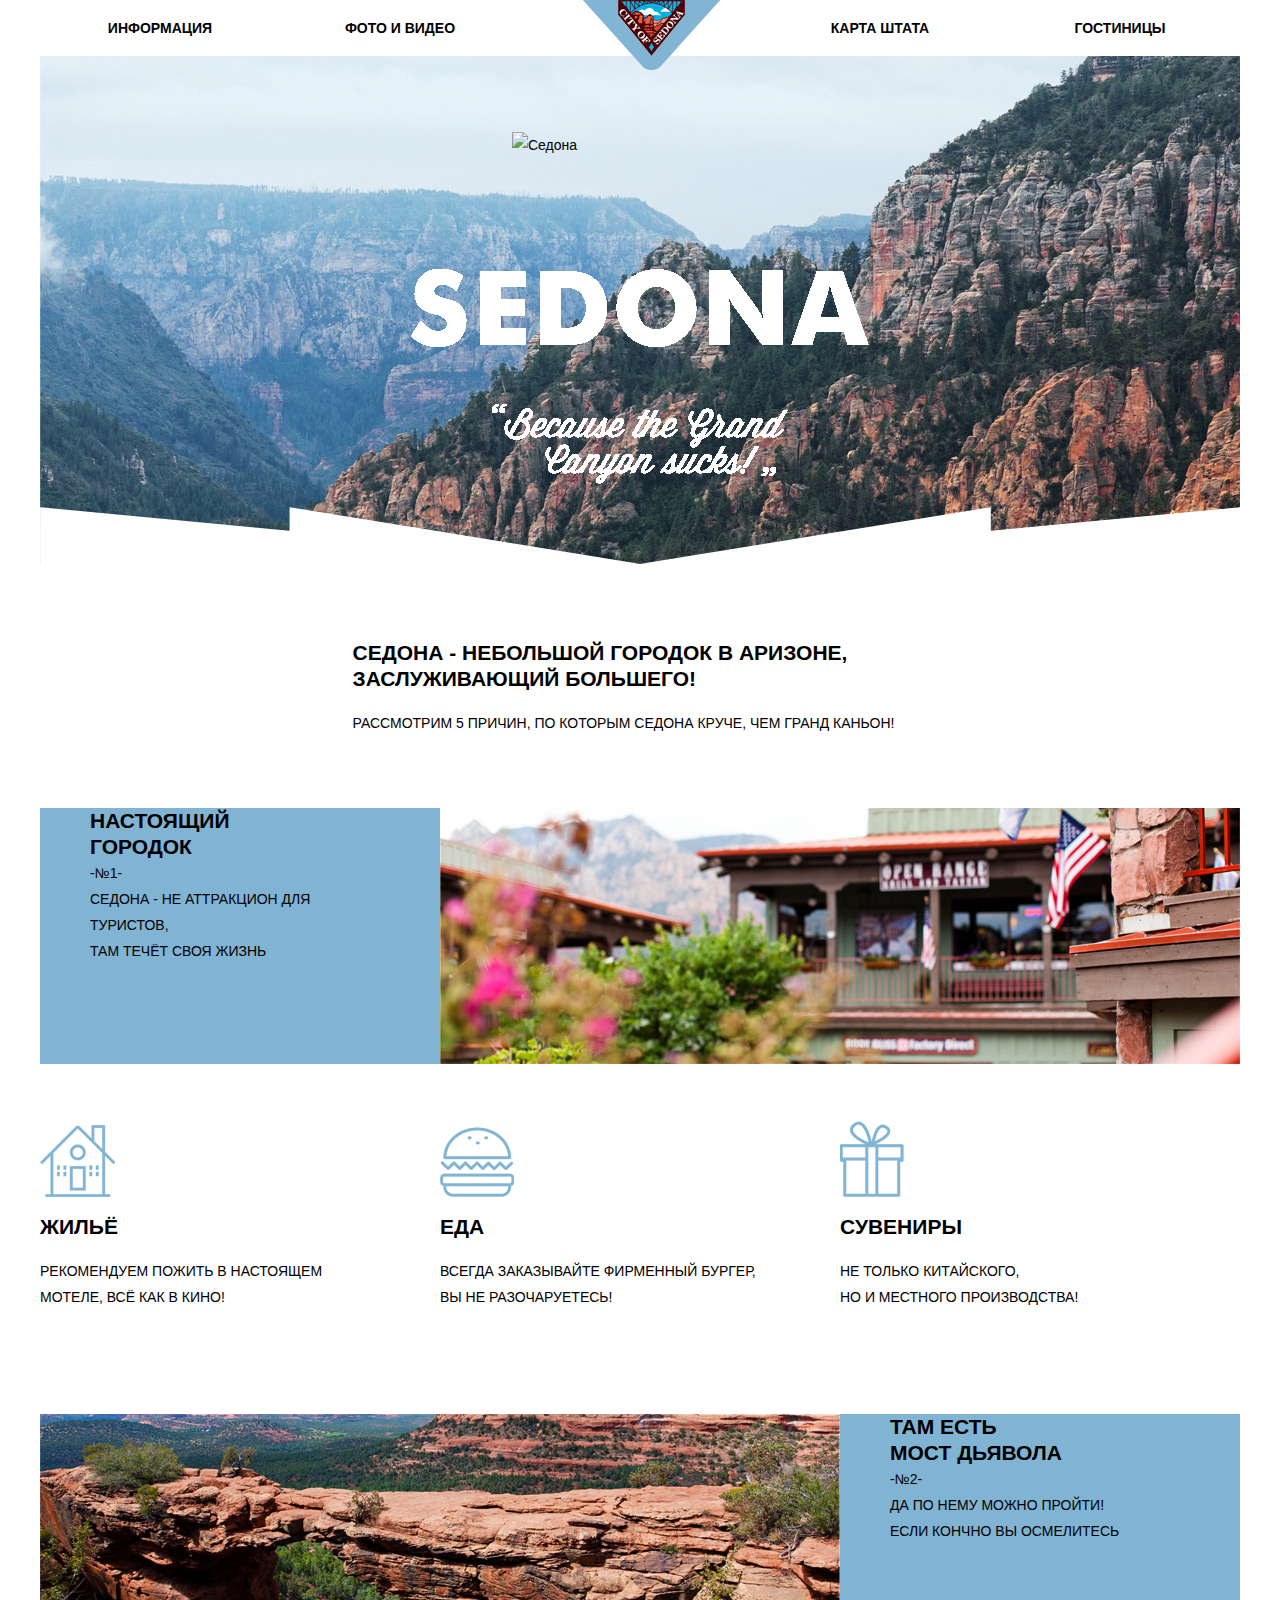
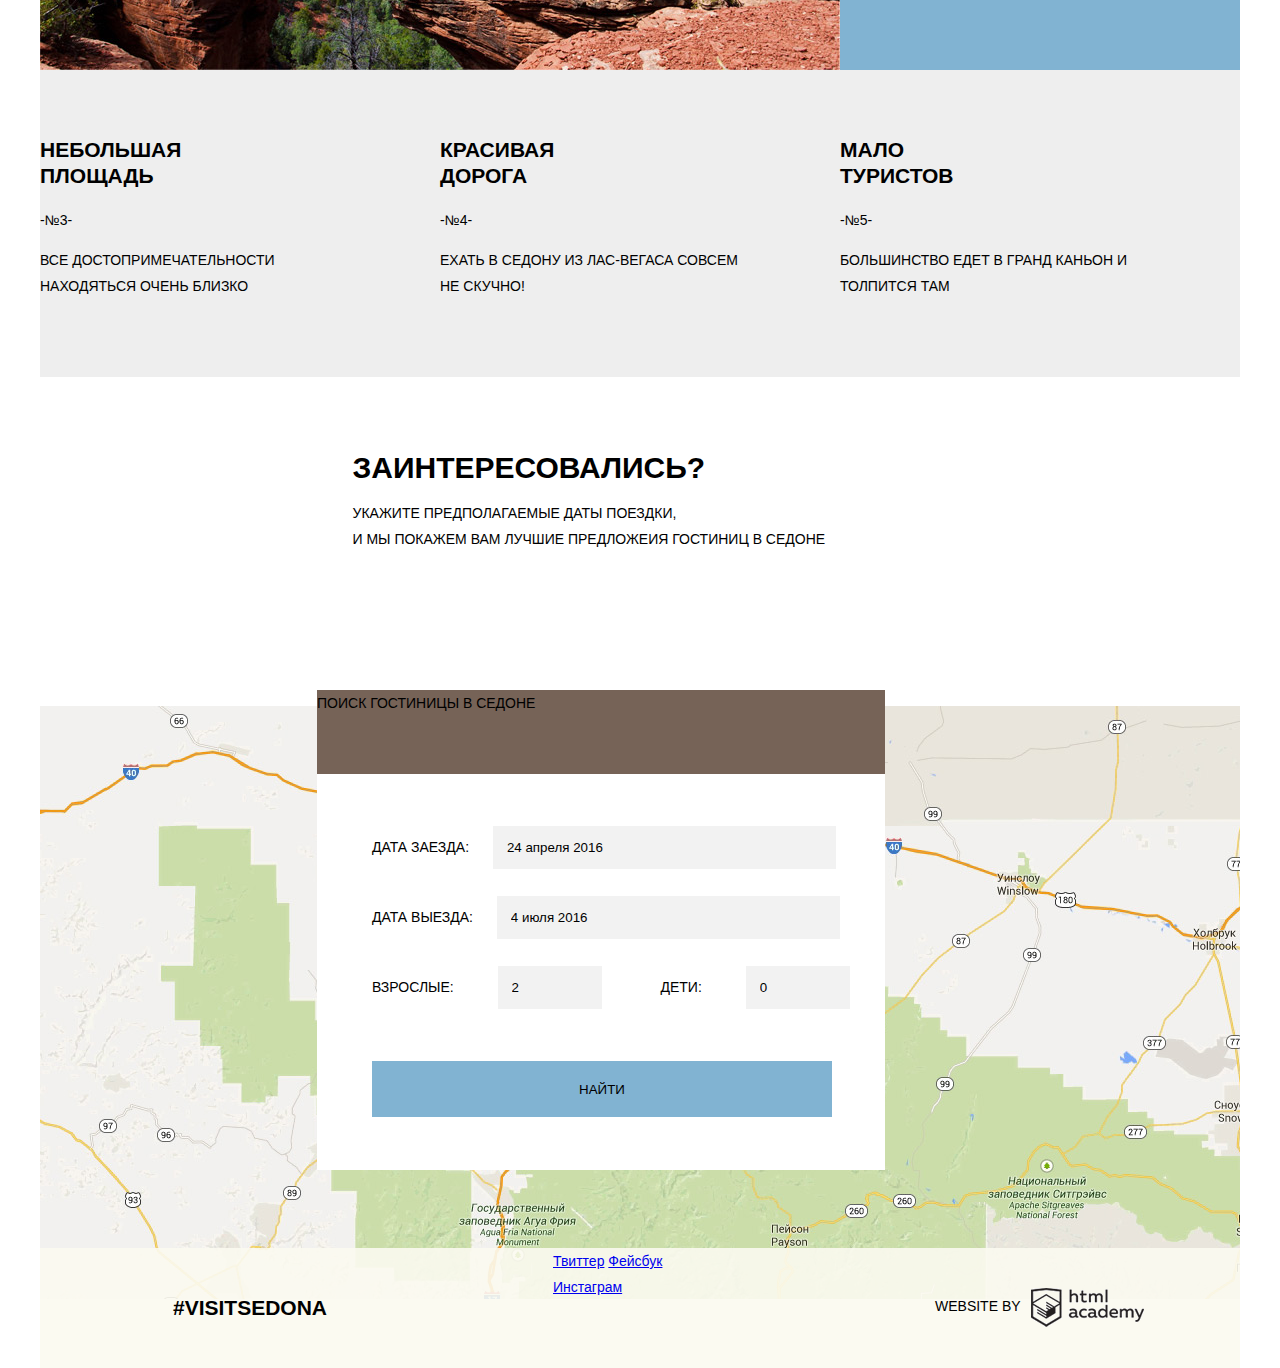
==== index.html @ 65309f1b "исправил" ====
<!DOCTYPE html>
<html lang="ru">
<head>
  <meta charset="UTF-8">
  <title>HTML Academy: Седона</title>
  <link href="css/style.css" rel="stylesheet">
</head>
<body>

  <header class="main-header clearfix">
    <div class="header-logo"><img src="img/header-logo.svg" width="138" height="70" alt="Седона"></div>
    <nav class="main-navigation">
      <ul class="main-menu">
        <li><a href="#">Информация</a></li>
        <li><a href="#">ФОТО И ВИДЕО</a></li>
        <li><a href="#">КАРТА ШТАТА</a></li>
        <li><a href="#">ГОСТИНИЦЫ</a></li>
      </ul>
    </nav>
    <div class="poster clearfix">
      <div class="welgorg-post"><img src="img/Welcome-gorg.png" width="256" height="86" alt="Седона"></div>
      <div class="sedona-post"><img src="img/Sedona.gif" width="458" height="78" alt="Седона"></div>
      <div class="because-post"><img src="img/Because.gif" width="296" height="80" alt="Седона"></div>
    </div>
  </header>

  <main>

    <div class="main-feature">
      <h2>СЕДОНА - НЕБОЛЬШОЙ ГОРОДОК В АРИЗОНЕ,<br>ЗАСЛУЖИВАЮЩИЙ БОЛЬШЕГО!</h2>
      <p>РАССМОТРИМ 5 ПРИЧИН, ПО КОТОРЫМ СЕДОНА КРУЧЕ, ЧЕМ ГРАНД КАНЬОН!</p>
    </div>
    <div class="feature-container">
      <div class="feature-view clearfix">
        <div class="text-part">
          <h2>НАСТОЯЩИЙ<br>ГОРОДОК</h2>
          <p>-№1-</p>
          <p>СЕДОНА - НЕ АТТРАКЦИОН ДЛЯ ТУРИСТОВ,<br>ТАМ ТЕЧЁТ СВОЯ ЖИЗНЬ</p>
        </div>
        <div class="image-part"><img src="img/cedona-photo.jpg" width="800" height="256" alt="Седона"></div>
      </div>

      <div class="feature-box clearfix">
        <div class="feature">
          <img src="img/hause.svg" width="75" height="72" alt="Седона">
          <h2>ЖИЛЬЁ</h2>
          <p>РЕКОМЕНДУЕМ ПОЖИТЬ В НАСТОЯЩЕМ<br>МОТЕЛЕ, ВСЁ КАК В КИНО!</p>
        </div>
        <div class="feature">
          <img src="img/food.svg" width="74" height="70" alt="Седона">
          <h2>ЕДА</h2>
          <p>ВСЕГДА ЗАКАЗЫВАЙТЕ ФИРМЕННЫЙ БУРГЕР,<br>ВЫ НЕ РАЗОЧАРУЕТЕСЬ!</p>
        </div> 
        <div class="feature">
          <img src="img/souvenir.svg" width="64" height="76" alt="Седона">
          <h2>СУВЕНИРЫ</h2>
          <p>НЕ ТОЛЬКО КИТАЙСКОГО,<br>НО И МЕСТНОГО ПРОИЗВОДСТВА!</p>
        </div>
      </div>

      <div class="feature-view clearfix">
        <div class="image-part"><img src="img/brige-photo.jpg" width="800" height="256" alt="Седона"></div>
        <div class="text-part">
          <h2>ТАМ ЕСТЬ<br>МОСТ ДЬЯВОЛА</h2>
          <p>-№2-</p>
          <p>ДА ПО НЕМУ МОЖНО ПРОЙТИ!<br>ЕСЛИ КОНЧНО ВЫ ОСМЕЛИТЕСЬ</p>
        </div>
      </div>
      
      <div class="number-features clearfix">
        <div class="number-feature">
          <h2>НЕБОЛЬШАЯ<br>ПЛОЩАДЬ</h2>
          <p>-№3-</p>
          <p>ВСЕ ДОСТОПРИМЕЧАТЕЛЬНОСТИ<br>НАХОДЯТЬСЯ ОЧЕНЬ БЛИЗКО</p>
        </div>
        <div class="number-feature">
          <h2>КРАСИВАЯ<br>ДОРОГА</h2>
          <p>-№4-</p>
          <p>ЕХАТЬ В СЕДОНУ ИЗ ЛАС-ВЕГАСА СОВСЕМ<br>НЕ СКУЧНО!</p>
        </div>
        <div class="number-feature">
          <h2>МАЛО<br>ТУРИСТОВ</h2>
          <p>-№5-</p>
          <p>БОЛЬШИНСТВО ЕДЕТ В ГРАНД КАНЬОН И<br>ТОЛПИТСЯ ТАМ</p>
        </div>
      </div>
    </div>

    <div class="main-feature">
      <h1>ЗАИНТЕРЕСОВАЛИСЬ?</h1>
      <p>УКАЖИТЕ ПРЕДПОЛАГАЕМЫЕ ДАТЫ ПОЕЗДКИ,<br>И МЫ ПОКАЖЕМ ВАМ ЛУЧШИЕ ПРЕДЛОЖЕИЯ ГОСТИНИЦ В СЕДОНЕ</p>
    </div>
    <div class="form-phone"><img src="img/map.jpg" width="1200" height="593" alt="Седона"></div>
    <div class="form-configuration">
      <div> ПОИСК ГОСТИНИЦЫ В СЕДОНЕ</div>
      <form action="#" method="post">
        <label>ДАТА ЗАЕЗДА: <input type="text" name="arrival-date" value="24 апреля 2016"></label>
        <label>ДАТА ВЫЕЗДА: <input type="text" name="departure-date" value="4 июля 2016"></label>
        <label>ВЗРОСЛЫЕ: <input type="number" name="adults" value="2"></label>
        <label>ДЕТИ: <input type="number" name="children" value="0"></label>
        <input type="submit" value="НАЙТИ">
      </form>
    </div>
  </main>

  <footer class="main-footer">
    <div class="container">
        <section class="footer-contacts">
          <a href="#">#VISITSEDONA</a>
        </section>
        <section class="footer-social">
          <a class="social-btn social-btn-vk" href="#">Твиттер</a>
          <a class="social-btn social-btn-fb" href="#">Фейсбук</a>
          <a class="social-btn social-btn-inst" href="#">Инстаграм</a>
        </section>
        <section class="footer-logo">
          <p>WEBSITE BY</p>
          <a class="btn" href="https://htmlacademy.ru"><img src="img/footer-logo.gif" width="113" height="39" alt="Седона"></a>
        </section>
    </div>
  </footer>
   
</body>
</html>
---- css/style.css ----
body{
	width: 1200px;
	padding: 0px;
	margin: 0 auto;
	font-family: "PTSans", "Arial",sans-serif;
	font-weight: regular;
	font-size: 14px;
	color: #000000;
	line-height: 26px;
}

h1{
	font-family: "PTSans", "Arial",sans-serif;
	font-weight: bold;
	font-size: 30px;
	color: #000000;
	line-height: 24px;
}

h2{
	font-family: "PTSans Narrow", "Arial",sans-serif;
	font-weight: bold;
	font-size: 21px;
	color: #000000;
	line-height: 26px;
}

img{
	display: block;
}

.clearfix::after{
	content: "";
	display: block;
	clear: both;
}

.main-header{
	width:1200px;
	margin: 0 auto;
}

.main-navigation{
	min-height: 56px;
}

.main-menu {
	list-style: none;
	margin: 0;
	padding: 0;
}

.main-menu li{
	float: left;
	width: 20%;
	text-align: center;
}

.main-menu li:nth-child(2){
	margin-right: 20%;    
}
  
.main-menu li a {
	padding-top: 15px;
	padding-bottom: 15px;
	display: block;
	color:black;
	text-decoration:none;
	font-weight: bold;
	text-transform:uppercase;
}

.header-logo{
	position: absolute;
	width: 138 px;
	left:50%;
	margin-left:-57px; 
	z-index:200;
}

.poster{ 
	z-index:100;
	width: 1200px;
	min-height: 432px;
	background-image: url("../img/emptyposter1.jpg"); 
	padding-top: 76px;
}

.welgorg-post{
	padding-left: 472px;
	margin-bottom: 51px;
}

.sedona-post{
	padding-left: 371px;
	margin-bottom: 57px;
}

.because-post{
	padding-left: 452px;
}	

.choosing-features{
	width: 1200px;
	min-height: 220px;
	margin: 0px;
	background-image: url("../img/choose-photo.jpg");
	display: block;
}

.choosing-features p{
	display: block;
	float: left;
	margin:0%;
	vertical-align: middle;
	font-weight: bold;
	font-size: 16px;
}


.feature-column,
.cell-slider{
	width: 25%;
	height: 218px;
	display: block;
	float:left;
	color:white;
	text-transform:uppercase;
}

.feature-column label{
	width:100%;
	display: block;
	float: left;
	margin: 0;
	min-height: 20%;
	padding-left: 63px;
}

.feature-column:nth-child(2) label{
	padding-left: 18px;
}

.feature-column:nth-child(2) p{
	width: 284px;
	padding-left: 16px;
}

.feature-column input{
	margin-right: 21px;
}

.feature-column p{
	width: 234px;
	min-height: 24%;
	padding-top: 8%;
	padding-left: 66px;
}

.cell-slider{
	width: 50%;
}

.cell-slider p{
	width: 405px;
	padding-left: 195px;
	min-height: 18%;
	padding-top: 4%;
}

.price-controls{
	border:2px solid white;
	width: 314px;
	padding: 0px;
	margin-left: 210px;
	margin-top: 56px;

}

.price-controls input{
	border:none;
	width: 40px;
	margin-left: 5px;
	font-size: 14px;
	color: white;
	background: none;
}

.vertical-bar{
	border-left: 2px solid white;
	width: 2px;
	height: 21px;
	float: left;
	margin-top: 3px;
}

.price-controls label{
	display: block;
	float: left;
	width: 94px;
	padding-top: 3px;
	padding-bottom: 2px;
	padding-left: 52px;
	margin:0;
}

.range-controls{
	width: 314px;
	padding: 20px 0;
	margin-left: 210px;
}

.scale{
	height: 2px;
	background: white;
}

.bar{
	height: 2px;
	background: #918381;
	width: 252px;*/
}

.toggle{
	position: absolute;
	top: 162px;
	border:8px solid white;
	background: #ababab;
	border-radius: 50%;
	width: 4px;
	height:4px;
}

.max-toggle{
	right:107px;
}

.cell-slider input[type="submit"]{
	border:2px solid white;
	width: 133px;
	height: 30px;
	background: none;
	color:white;
	text-transform:uppercase; 
	display: block;
	float: right;
	margin-right: 168px;
	margin-top: 10px;
}

.search{
	width: 100%;
	margin: 0;
}

.search-bar{
	width: 1134px;
	min-height: 56px;
	text-transform:uppercase;
	padding-top: 30px;
	padding-left: 66px;
	margin-top: 0;
}

.search-bar h2{
	width: 120px;
	float:left;
	margin:0;
}

.search-bar ul{
	list-style: none;
	margin: 0;
	padding-top: 0px;
}

.search-bar li{
	width: 100px;
	float:left;
	font-size: 12px;
	text-align: right;
}

.search-bar li a{
	color: #b1b1b1;
	text-decoration: none;
	border-bottom: 1px dotted #b1b1b1;
}

.rating-box{
	border-bottom: 1px solid #e5e5e5;
}

.features-box{
	min-height: 150px;
	border-top: 1px solid #e5e5e5;
}

.hotel-photo{
	width:135px;
	margin-left: 72px;
	padding-top: 30px;
	float: left;

}

.reserve-column{
	width: 750px;
	float: left;
	padding-top: 30px;
	margin-left: 30px;
}

.reserve-column a{
	display: block;
	font-size: 21px;
	text-transform:uppercase;
	text-decoration: none;
	color: #000000;

}

.reserve-column span:nth-child(3) {
	position: absolute;
	left: 405px;
}

.reserve-column .button{
	display: inline-block;
	min-width: 0;
	padding: 6px 16px;
	color: white;
	text-transform:uppercase;
	font-weight: bold;
	text-decoration: none;
}

.feature-button{
	background-color: #81b3d2;
}

.reserve-button{
	background-color: #766357;
	margin-left: 4px;
}

.right-column{
	width: 110px;
	float: right;
	min-height: 120px;
	margin-right: 72px;
}

.stars{
	margin-top: 30px;
}

.rating{
	background-color: #f2f2f2;
	padding: 7px 15px;
	margin-bottom: 0px;
	text-align: center;
	margin-top: 24px;
	color:#797979;
}

.main-feature{
	width: 575px;
	padding: 10px 43px;
	margin: 0 auto;
	margin-top: 49px;
}

.text-part{
	width: 400px;
	float: left;
}
.text-part p,
.text-part h2{
	width: 300px;
	margin: 0 auto;
}

.feature-container{
	padding-top:48px;
}

.image-part{
	width: 800px;
	float: left;
	margin: 0;
}

.feature-view{
	background-color:#81b3d2;
	margin:0px;
}

.feature{
	width: 400px;
	float: left;
}

.feature-box{
	margin-bottom: 90px;
	margin-top: 47px;
}

.feature:nth-child(1){
	padding-top: 14px;
}

.feature:nth-child(2){
	padding-top: 16px;
}

.feature:nth-child(3){
	padding-top: 10px;
}

.number-features{
	background-color: #eeeeee;
	padding-bottom: 64px;
	padding-top: 50px;
	margin-bottom: 47px;
}

.number-feature{
	width: 400px;
	float: left;
}

.form-phone{
	margin-top: 130px;
}

.form-configuration{
	width: 568px;
	min-height: 480px;
	position:absolute;
	top:2290px;
	left: 317px;
	background-color:#ffffff
}
	
.form-configuration div{
	min-height: 84px;
	width: 568px;
	background-color: #766357;
}

.form-configuration input[type="submit"]{
	width: 460px;
	min-height: 56px;
	background-color:#81b3d2;
	margin: 0 auto;
	margin-left: 55px;
	border:none;
	margin-bottom: 52px
}

label{
	margin-left: 55px;
}

.form-configuration input[type="text"],
.form-configuration input[type="number"]{
	background-color: #f2f2f2;
	border:none;
	margin-bottom: 27px;
	padding: 14px;
}

.form-configuration input[type="text"]{
	width: 315px;
	margin-left: 20px;
}

input[ name="arrival-date"]{
	margin-left: 23px;
	margin-top: 52px;
}

.form-configuration input[type="number"]{
	width: 76px;
	margin-left: 40px;
	margin-bottom: 52px
}

input[name="children"]{
	margin-left: 26px;
}

.container{
	min-height: 120px;
	width: 1200px;
	display: block;
	position: absolute;
	top:2848px;
	background-color: rgba(251, 249, 239, 0.9);
}

	.catalog-cont{
	top:817px;	
	background:none;
}

.footer-contacts {
	float: left;
	width: 320px;
	margin-right: 60px;
	margin-left: 133px;
	margin-top: 47px;
}

.footer-contacts a{
	color:#000000;
	font-size: 21px;
	font-weight: bold;
	text-decoration: none;
}  

.footer-social {
	float: left;
	width: 180px;
}

.footer-logo {
	float: right;
	width: 220px;
	margin-right: 90px;
	margin-top: 35px;
}

.footer-logo p,
.footer-logo a{
	display: block;
	margin: 5px;
	float: left;
}

.footer-logo p{
	margin-top: 10px;
}
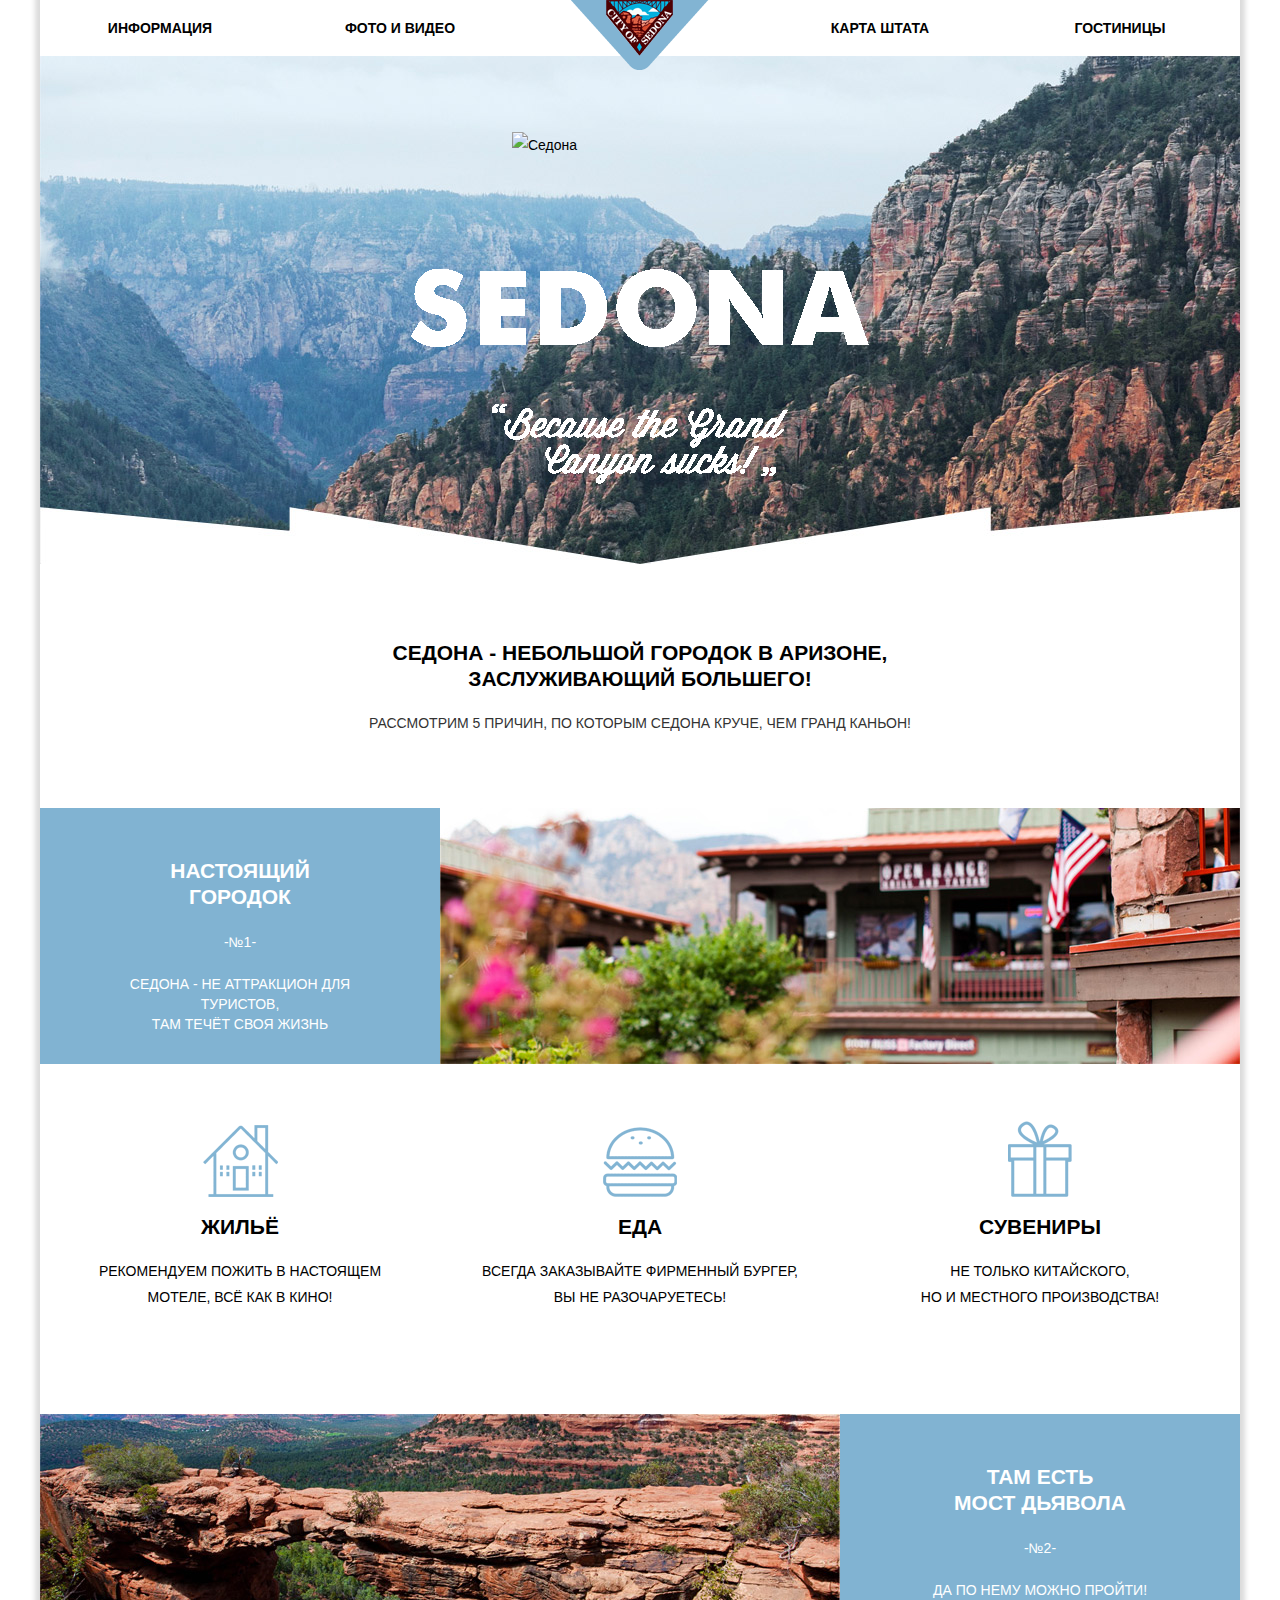
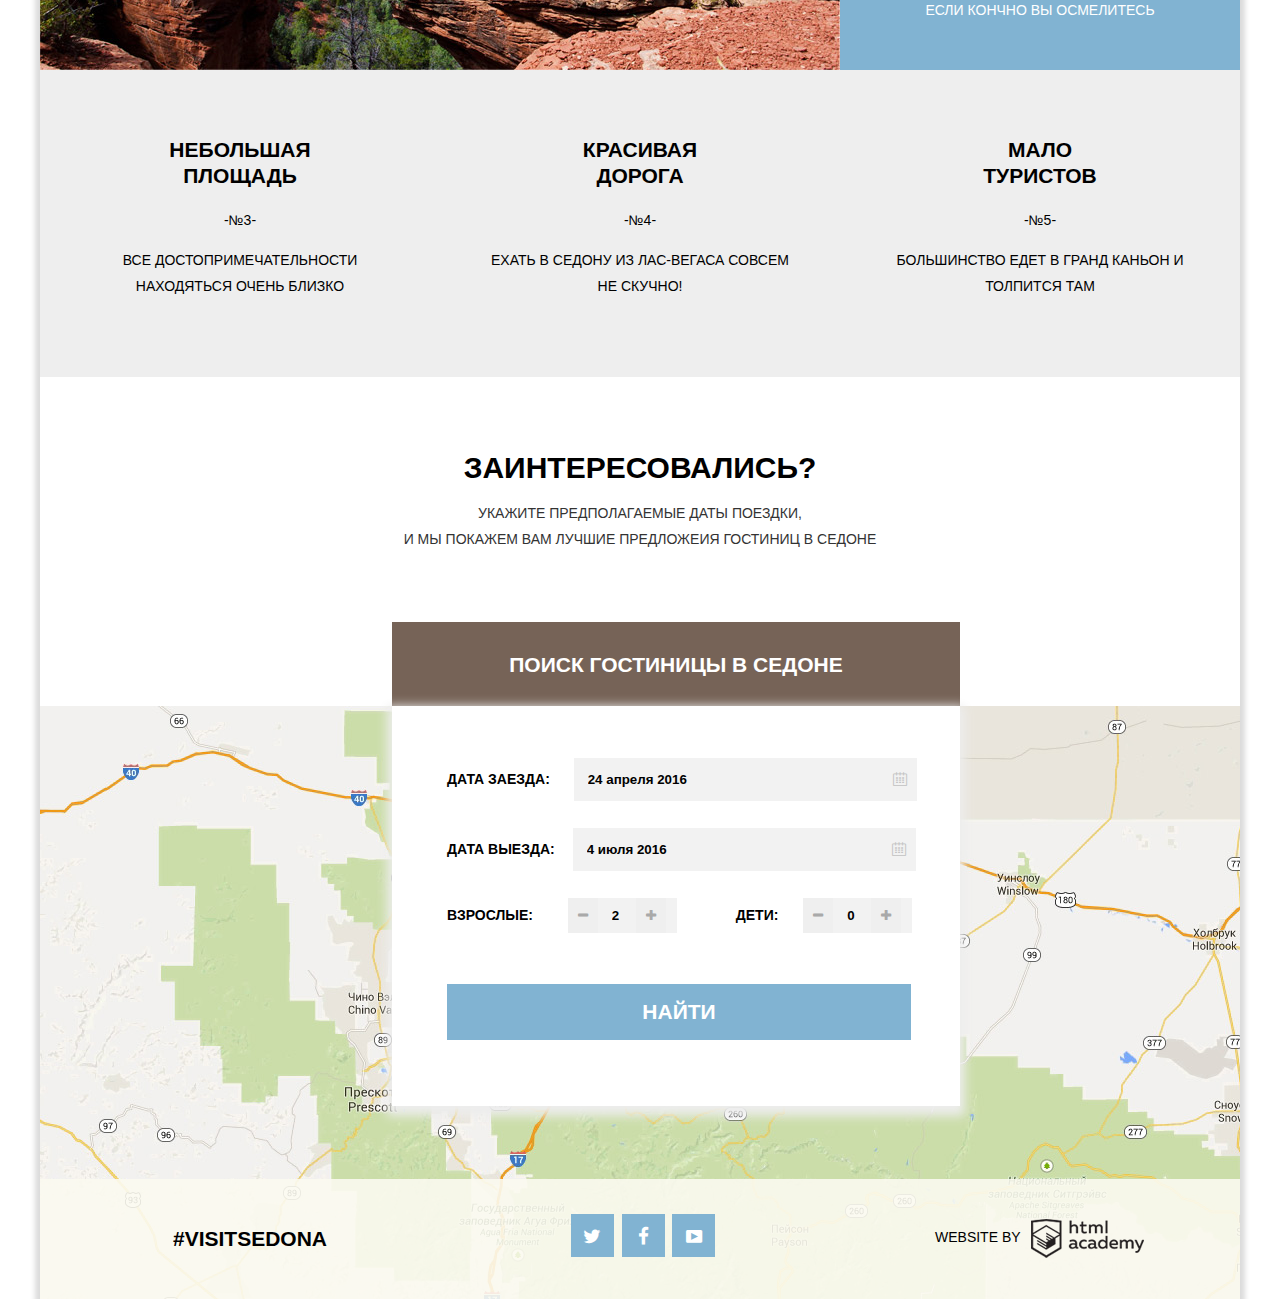
==== commit 5b863aeb: "оформил детали" ====
--- a/index.html
+++ b/index.html
@@ -3,6 +3,8 @@
 <head>
   <meta charset="UTF-8">
   <title>HTML Academy: Седона</title>
+  <link href='https://fonts.googleapis.com/css?family=PT+Sans:400,700&subset=latin,cyrillic' rel='stylesheet' type='text/css'>
+  <link rel="stylesheet" href="css/normalize.css">
   <link href="css/style.css" rel="stylesheet">
 </head>
 <body>
@@ -92,30 +94,48 @@
     </div>
     <div class="form-phone"><img src="img/map.jpg" width="1200" height="593" alt="Седона"></div>
     <div class="form-configuration">
-      <div> ПОИСК ГОСТИНИЦЫ В СЕДОНЕ</div>
+      <div class="hotel-search"> ПОИСК ГОСТИНИЦЫ В СЕДОНЕ</div>
       <form action="#" method="post">
-        <label>ДАТА ЗАЕЗДА: <input type="text" name="arrival-date" value="24 апреля 2016"></label>
-        <label>ДАТА ВЫЕЗДА: <input type="text" name="departure-date" value="4 июля 2016"></label>
-        <label>ВЗРОСЛЫЕ: <input type="number" name="adults" value="2"></label>
-        <label>ДЕТИ: <input type="number" name="children" value="0"></label>
+        <label>ДАТА ЗАЕЗДА: 
+          <input type="text" name="arrival-date" value="24 апреля 2016">
+          <span class="icon-calendar"></span>
+        </label>
+        <label>ДАТА ВЫЕЗДА: 
+          <input type="text" name="departure-date" value="4 июля 2016">
+          <span class="icon-calendar">
+        </label>
+        <!--<label>ВЗРОСЛЫЕ: <input type="number" name="adults" value="2"></label>
+        <label>ДЕТИ: <input type="number" name="children" value="0"></label>-->
+        <label for="adults-id">ВЗРОСЛЫЕ:</label>
+        <div class="clients-number">
+          <button><span class="icon-minus"></span></button>
+          <input type="text" name="adults" id="adults-id" value="2">
+          <button><span class="icon-plus"></span></button>
+        </div>
+        <label for="children-id">ДЕТИ:</label>
+        <div class="clients-number">
+          <button><span class="icon-minus"></span></button>
+          <input type="text" name="children" id="children-id" value="0">
+          <button><span class="icon-plus"></span></button>
+        </div>
         <input type="submit" value="НАЙТИ">
       </form>
     </div>
   </main>
 
-  <footer class="main-footer">
+  <footer class="main-footer clearfix">
     <div class="container">
         <section class="footer-contacts">
-          <a href="#">#VISITSEDONA</a>
+          <span>#VISITSEDONA</span>
         </section>
         <section class="footer-social">
-          <a class="social-btn social-btn-vk" href="#">Твиттер</a>
-          <a class="social-btn social-btn-fb" href="#">Фейсбук</a>
-          <a class="social-btn social-btn-inst" href="#">Инстаграм</a>
+          <a class="social-btn social-btn-tv" href="#"><span class="icon-twitter"></span></a>
+          <a class="social-btn social-btn-fb" href="#"><span class="icon-facebook"></span></a>
+          <a class="social-btn social-btn-yt" href="#"><span class="icon-youtube"></a>
         </section>
         <section class="footer-logo">
           <p>WEBSITE BY</p>
-          <a class="btn" href="https://htmlacademy.ru"><img src="img/footer-logo.gif" width="113" height="39" alt="Седона"></a>
+          <a class="btn" href="https://htmlacademy.ru"><!--<img src="img/footer-logo.gif" width="113" height="39" alt="Седона"><--><span class="sprite"></span></a>
         </section>
     </div>
   </footer>
--- a/css/style.css
+++ b/css/style.css
@@ -9,7 +9,49 @@
 	font-size: 14px;
 	color: #000000;
 	line-height: 26px;
-}
+	box-shadow: 0 0 5px 5px #dbdbdb;
+}
+
+@font-face {
+  font-weight: normal;
+  font-style: normal;
+
+  font-family: "symbols-sedona";
+  src: url("../fonts/fonts/symbols-sedona.woff") format("woff"),
+       url("../fonts/fonts/symbols-sedona.woff2") format("woff2");
+}
+
+
+[class^="icon-"]::before,
+[class*=" icon-"]::before {
+  display: inline-block;
+  width: 1em;
+  margin-right: 0.2em;
+  margin-left: 0.2em;
+
+  font-weight: normal;
+  line-height: 1em;
+  font-family: "symbols-sedona";
+  text-align: center;
+  text-transform: none;
+  text-decoration: inherit;
+  font-style: normal;
+  font-variant: normal;
+
+  speak: none;
+}
+
+.icon-facebook::before { content: "\66"; } /* "f" */
+.icon-twitter::before { content: "\74"; } /* "t" */
+.icon-up-dir::before { content: "\25b2"; } /* "▲" */
+.icon-down-dir::before { content: "\25bc"; } /* "▼" */
+.icon-star::before { content: "\2605"; } /* "★" */
+.icon-check-off::before { content: "\2610"; } /* "☐" */
+.icon-check-on::before { content: "\2611"; } /* "☑" */
+.icon-calendar::before { content: "\e800"; } /* "" */
+.icon-plus::before { content: "\e801"; } /* "" */
+.icon-minus::before { content: "\e802"; } /* "" */
+.icon-youtube::before { content: "\f39e"; } /* "" */
 
 h1{
 	font-family: "PTSans", "Arial",sans-serif;
@@ -20,7 +62,7 @@
 }
 
 h2{
-	font-family: "PTSans Narrow", "Arial",sans-serif;
+	font-family: "PTSans", "Arial",sans-serif;
 	font-weight: bold;
 	font-size: 21px;
 	color: #000000;
@@ -62,7 +104,7 @@
 	margin-right: 20%;    
 }
   
-.main-menu li a {
+.main-menu  a {
 	padding-top: 15px;
 	padding-bottom: 15px;
 	display: block;
@@ -70,13 +112,17 @@
 	text-decoration:none;
 	font-weight: bold;
 	text-transform:uppercase;
+}
+
+.main-menu  a:hover{
+	color: #81b3d2;
 }
 
 .header-logo{
 	position: absolute;
 	width: 138 px;
 	left:50%;
-	margin-left:-57px; 
+	margin-left:-69px; 
 	z-index:200;
 }
 
@@ -150,6 +196,31 @@
 
 .feature-column input{
 	margin-right: 21px;
+}
+
+ input[type=checkbox] {
+	display: none;
+}
+
+input[type=checkbox] + label:before{
+	content: "\2610";
+	margin-right: 20px;
+	font-weight: bold;
+	font-size: 26px;
+	position: relative;
+	top:5px;
+}
+
+input[type=checkbox] + label:before:disabled{
+	background-color: #6a6a6a;
+
+}
+
+input[type=checkbox]:checked + label:before{
+	content: "\2611";
+	margin-right: 20px;
+	font-weight: bold;
+	font-size: 26px;
 }
 
 .feature-column p{
@@ -231,14 +302,20 @@
 	border-radius: 50%;
 	width: 4px;
 	height:4px;
+	cursor: pointer;
+}
+
+.toggle:hover{
+	background: #1c4f80;
 }
 
 .max-toggle{
-	right:107px;
+	right:207px;
 }
 
 .cell-slider input[type="submit"]{
 	border:2px solid white;
+	border-radius: 3px;
 	width: 133px;
 	height: 30px;
 	background: none;
@@ -248,6 +325,11 @@
 	float: right;
 	margin-right: 168px;
 	margin-top: 10px;
+}
+
+.cell-slider input[type="submit"]:hover{
+	background-color: #ffffff;
+	color: #000000;
 }
 
 .search{
@@ -289,6 +371,36 @@
 	border-bottom: 1px dotted #b1b1b1;
 }
 
+.search-bar li a:hover{
+	color:#81b3d2;
+	border-bottom: 1px dotted #81b3d2;
+}
+
+.search-bar li a:active{
+	color:#000000;
+	border-bottom:none;
+}
+
+.columns{
+	float: right;
+	margin-right: 68px;
+}
+ 
+.column{
+ 	display: inline-block;
+ 	font-size: 23px;
+ 	color: #81b3d2;
+}
+
+.column a{
+  	color: #81b3d2;
+}
+
+.column a:hover{
+  	color: #000000;
+}
+
+
 .rating-box{
 	border-bottom: 1px solid #e5e5e5;
 }
@@ -316,15 +428,24 @@
 .reserve-column a{
 	display: block;
 	font-size: 21px;
+	font-weight: bold;
 	text-transform:uppercase;
 	text-decoration: none;
 	color: #000000;
 
 }
 
+.reserve-column a:first-child:hover{
+	color:#c4dcea;
+}
+
+.reserve-column a:first-child:active{
+	color:#b2b2b2;
+}
+
 .reserve-column span:nth-child(3) {
 	position: absolute;
-	left: 405px;
+	left: 442px;
 }
 
 .reserve-column .button{
@@ -333,6 +454,7 @@
 	padding: 6px 16px;
 	color: white;
 	text-transform:uppercase;
+	font-size: 14px;
 	font-weight: bold;
 	text-decoration: none;
 }
@@ -341,10 +463,28 @@
 	background-color: #81b3d2;
 }
 
+.feature-button:hover{
+	background-color: #669ec0;
+}
+
+.feature-button:active{
+	background-color: #5496bd;
+	color: #88b6d1;
+}
 .reserve-button{
 	background-color: #766357;
 	margin-left: 4px;
 }
+
+.reserve-button:hover{
+	background-color: #604e43;
+}
+
+.reserve-button:active{
+	background-color: #503e33;
+	color: #81746d;
+}
+
 
 .right-column{
 	width: 110px;
@@ -355,6 +495,9 @@
 
 .stars{
 	margin-top: 30px;
+	float:right;
+	color: #92bdd8;
+	font-size: 16px;
 }
 
 .rating{
@@ -364,6 +507,7 @@
 	text-align: center;
 	margin-top: 24px;
 	color:#797979;
+	float:right;
 }
 
 .main-feature{
@@ -371,16 +515,33 @@
 	padding: 10px 43px;
 	margin: 0 auto;
 	margin-top: 49px;
+	text-align: center;
+	color: #333333;
 }
 
 .text-part{
 	width: 400px;
 	float: left;
 }
+
 .text-part p,
 .text-part h2{
 	width: 300px;
 	margin: 0 auto;
+	text-align: center;
+	vertical-align: middle;
+	color: #ffffff;
+}
+
+.text-part h2{
+	margin-top: 50px;
+	font-size: 21px;
+}
+
+.text-part p{
+	margin-top: 22px;
+	line-height: 20px;
+	font-size: 14px;
 }
 
 .feature-container{
@@ -401,11 +562,18 @@
 .feature{
 	width: 400px;
 	float: left;
+	text-align: center;
+}
+
+.feature img{
+	display: block;
+	margin: 0 auto;
 }
 
 .feature-box{
 	margin-bottom: 90px;
 	margin-top: 47px;
+	
 }
 
 .feature:nth-child(1){
@@ -430,6 +598,7 @@
 .number-feature{
 	width: 400px;
 	float: left;
+	text-align: center;
 }
 
 .form-phone{
@@ -440,25 +609,51 @@
 	width: 568px;
 	min-height: 480px;
 	position:absolute;
-	top:2290px;
-	left: 317px;
-	background-color:#ffffff
+	top:2222px;
+	left: 392px;
+	background-color:#ffffff;
+	color: #000000;
+	font-weight: bold;
+	padding: 0;
 }
 	
-.form-configuration div{
-	min-height: 84px;
+.form-configuration .hotel-search{
+	min-height: 54px;
 	width: 568px;
+	padding-top: 30px;
 	background-color: #766357;
+	text-align: center;
+	vertical-align: middle;
+	color: #ffffff;
+	font-weight: bold;
+	font-size: 21px;
+}
+
+.form-configuration form{
+	min-height: 400px;
+	box-shadow: 0 5px 10px 5px #ededed;
 }
 
 .form-configuration input[type="submit"]{
-	width: 460px;
+	width: 464px;
 	min-height: 56px;
 	background-color:#81b3d2;
 	margin: 0 auto;
 	margin-left: 55px;
 	border:none;
-	margin-bottom: 52px
+	margin-bottom: 52px;
+	color: #ffffff;
+	font-weight: bold;
+	font-size: 21px;
+}
+
+.form-configuration input[type="submit"]:hover{
+	background-color: #669ec0;
+}
+
+.form-configuration input[type="submit"]:active{
+	background-color: #5496bd;
+	color: #88b6d1;
 }
 
 label{
@@ -471,12 +666,84 @@
 	border:none;
 	margin-bottom: 27px;
 	padding: 14px;
+	font-weight: bold;
+	cursor: pointer;
 }
 
 .form-configuration input[type="text"]{
 	width: 315px;
 	margin-left: 20px;
 }
+
+.form-configuration input[type="text"]:hover{
+	background-color: #ebebeb;
+}
+
+.form-configuration input[type="text"]:focus{
+	background-color: #ffffff;
+	border: 1px solid #e5e5e5;
+	padding: 13px;
+}
+
+.form-configuration input[name="departure-date"]{
+	margin-left: 14px;
+}
+
+.icon-calendar{
+	margin-left: -30px;
+	color:#c2c2c2;
+}
+
+
+.icon-calendar:hover,
+.clients-number button:hover{
+	color:#111111;
+}
+
+.icon-calendar:active,
+.clients-number button:active{
+	color:#81b3d2;
+}
+
+.clients-number input[type="text"],
+.clients-number button{
+	border: none;
+	display: inline-block;
+	height: 35px;
+	width: 30px;
+	margin: 0;
+	padding: 0;
+	font-weight: bold;
+
+}
+
+.clients-number button{
+	color: #a9a9a9;
+	cursor: pointer;
+}
+
+.clients-number input[type="text"]{
+	padding-left: 10px;
+	width: 20px;
+}
+
+.clients-number {
+	display: inline-block;
+	width: 109px;
+	height: 35px;
+	padding: 0;
+	min-height: 0px;
+	margin-left: 31px;
+	margin-bottom: 51px;
+	background-color: #f2f2f2;
+	cursor: pointer;
+}
+
+form .clients-number:nth-child(6){
+	margin-left: 21px;
+}
+
+
 
 input[ name="arrival-date"]{
 	margin-left: 23px;
@@ -498,13 +765,18 @@
 	width: 1200px;
 	display: block;
 	position: absolute;
-	top:2848px;
+	top:-120px;
 	background-color: rgba(251, 249, 239, 0.9);
 }
 
 	.catalog-cont{
-	top:817px;	
+		position: relative;
+	top:0px;	
 	background:none;
+}
+
+.main-footer{
+	position: relative;
 }
 
 .footer-contacts {
@@ -513,9 +785,6 @@
 	margin-right: 60px;
 	margin-left: 133px;
 	margin-top: 47px;
-}
-
-.footer-contacts a{
 	color:#000000;
 	font-size: 21px;
 	font-weight: bold;
@@ -525,6 +794,9 @@
 .footer-social {
 	float: left;
 	width: 180px;
+	text-align: center;
+	margin-top: 35px;
+
 }
 
 .footer-logo {
@@ -544,3 +816,48 @@
 .footer-logo p{
 	margin-top: 10px;
 }
+
+.sprite {
+    background-image: url(../img/sprite/spritesedona.png);
+    background-repeat: no-repeat;
+    display: block;
+
+    width: 113px;
+    height: 39px;
+    background-position: -10px -10px;
+}
+
+.sprite:hover{
+	 width: 113px;
+    height: 39px;
+    background-position: -10px -69px;
+}
+
+.sprite:active{
+	background-position: -10px -128px;
+}
+
+.social-btn {
+	display: inline-block;
+	width: 43px;
+	height: 33px;
+	margin: 0 2px;
+	color: #ffffff;
+	font-size: 19px;
+	padding-top: 10px;
+
+	vertical-align: middle;
+	text-decoration: none;
+
+	background: #81b3d2 url("img/sprite.png") no-repeat center;
+}
+
+.social-btn:hover{
+	background-color: #669ec0;
+}
+
+
+.social-btn:hover:active{
+	background-color: #5496bd;
+	color: #88b6d1;
+}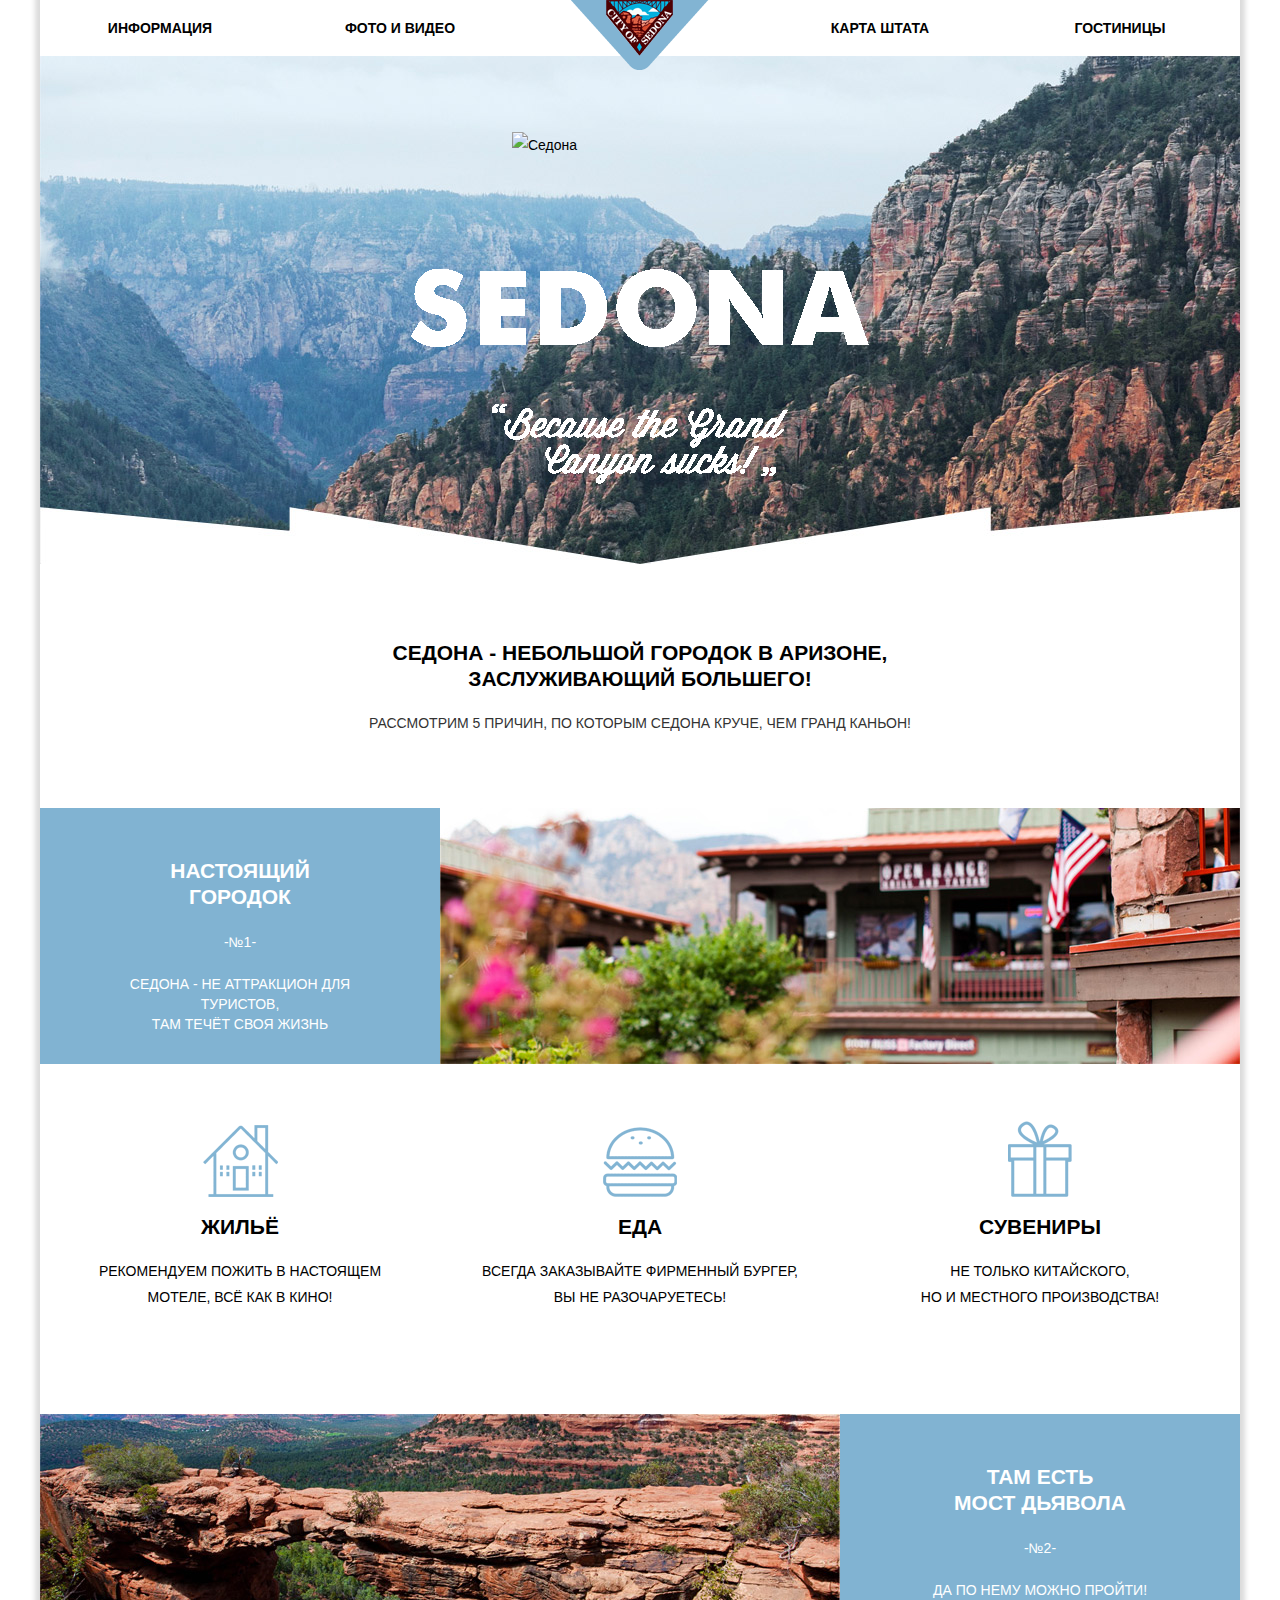
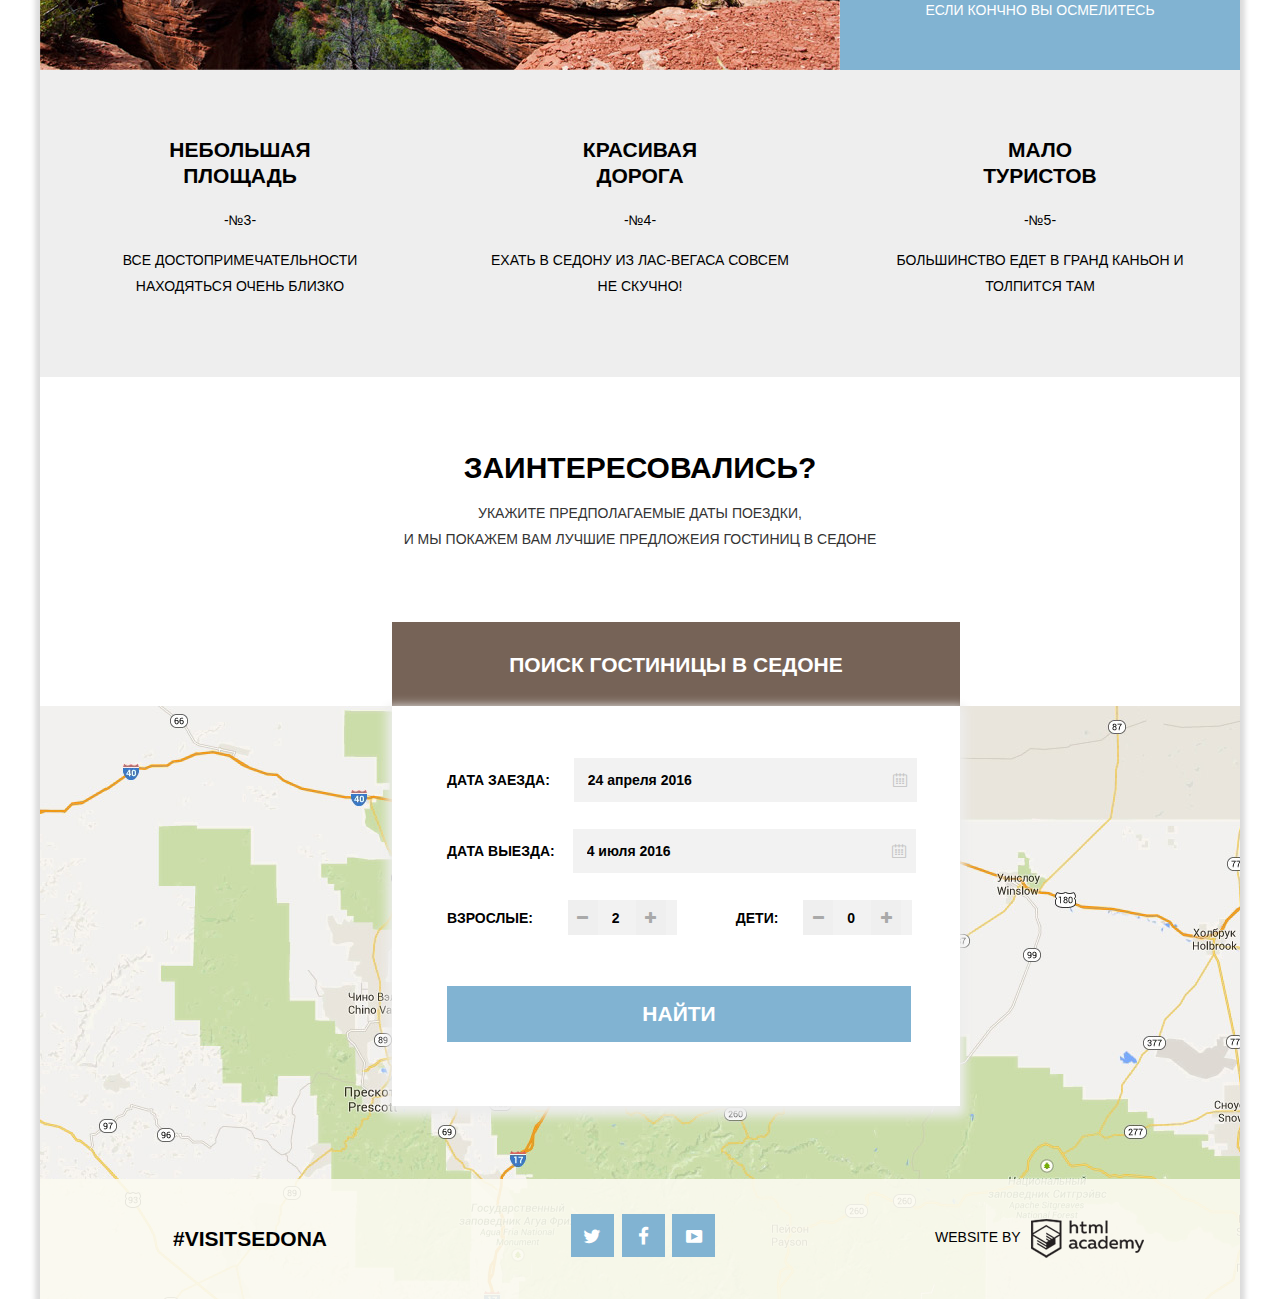
==== commit 13c26834: "создал и подключил normalize, прописал адрес" ====
--- a/index.html
+++ b/index.html
@@ -4,7 +4,7 @@
   <meta charset="UTF-8">
   <title>HTML Academy: Седона</title>
   <link href='https://fonts.googleapis.com/css?family=PT+Sans:400,700&subset=latin,cyrillic' rel='stylesheet' type='text/css'>
-  <link rel="stylesheet" href="css/normalize.css">
+  <link href="css/normalize.css" rel="stylesheet">
   <link href="css/style.css" rel="stylesheet">
 </head>
 <body>
@@ -16,7 +16,7 @@
         <li><a href="#">Информация</a></li>
         <li><a href="#">ФОТО И ВИДЕО</a></li>
         <li><a href="#">КАРТА ШТАТА</a></li>
-        <li><a href="#">ГОСТИНИЦЫ</a></li>
+        <li><a href="catalog.html">ГОСТИНИЦЫ</a></li>
       </ul>
     </nav>
     <div class="poster clearfix">
@@ -135,7 +135,7 @@
         </section>
         <section class="footer-logo">
           <p>WEBSITE BY</p>
-          <a class="btn" href="https://htmlacademy.ru"><!--<img src="img/footer-logo.gif" width="113" height="39" alt="Седона"><--><span class="sprite"></span></a>
+          <a class="btn" href="https://htmlacademy.ru"><span class="sprite"></span></a>
         </section>
     </div>
   </footer>
--- a/css/style.css
+++ b/css/style.css
@@ -5,7 +5,7 @@
 	padding: 0px;
 	margin: 0 auto;
 	font-family: "PTSans", "Arial",sans-serif;
-	font-weight: regular;
+	/*font-weight: regular;*/
 	font-size: 14px;
 	color: #000000;
 	line-height: 26px;
@@ -350,19 +350,25 @@
 	width: 120px;
 	float:left;
 	margin:0;
+	margin-right: 50px;
+
 }
 
 .search-bar ul{
 	list-style: none;
 	margin: 0;
 	padding-top: 0px;
+
 }
 
 .search-bar li{
-	width: 100px;
+	/*width: 90px;*/
 	float:left;
 	font-size: 12px;
 	text-align: right;
+
+	position: relative;
+	margin-right: 25px;
 }
 
 .search-bar li a{
@@ -381,6 +387,13 @@
 	border-bottom:none;
 }
 
+.search-bar li .disabled,
+.search-bar li .disabled:hover,
+.search-bar li .disabled:active{
+	color: #81b3d2;
+	border:none;
+
+}
 .columns{
 	float: right;
 	margin-right: 68px;
@@ -769,8 +782,8 @@
 	background-color: rgba(251, 249, 239, 0.9);
 }
 
-	.catalog-cont{
-		position: relative;
+.catalog-cont{
+	position: relative;
 	top:0px;	
 	background:none;
 }
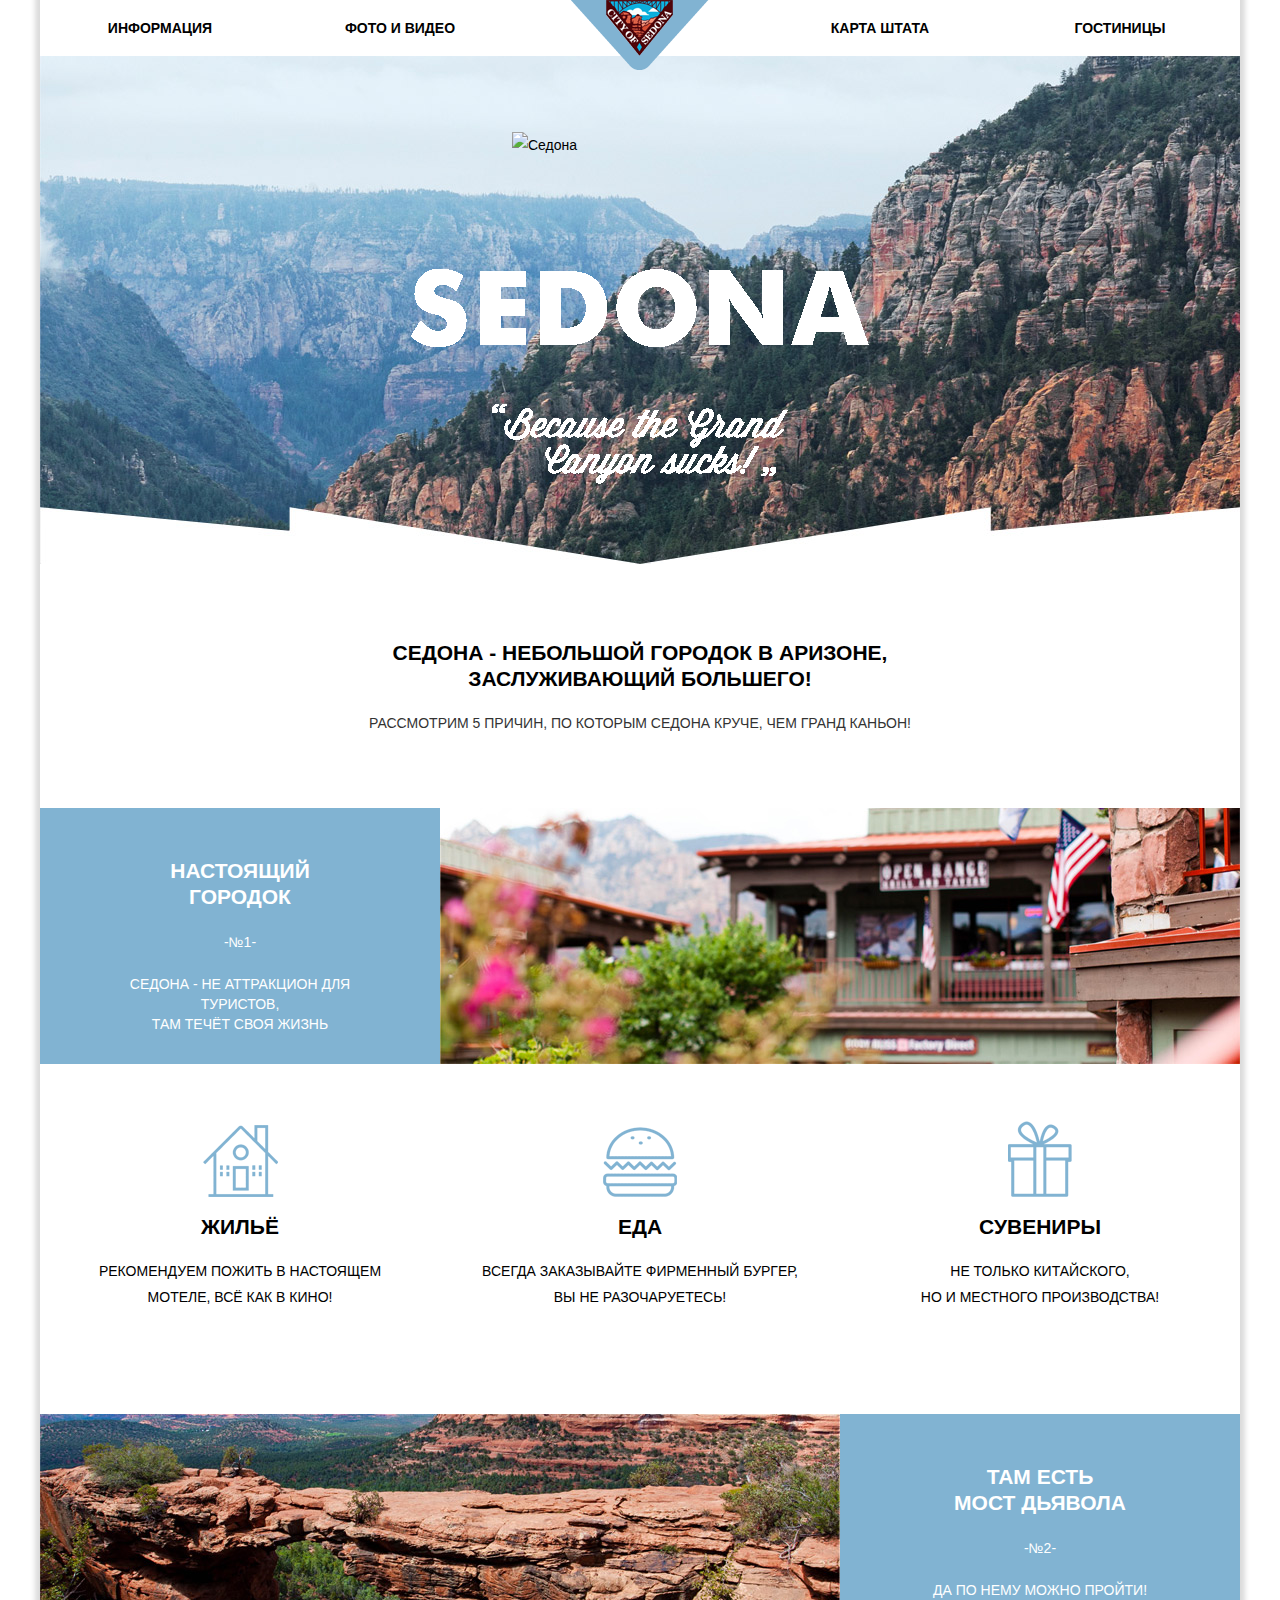
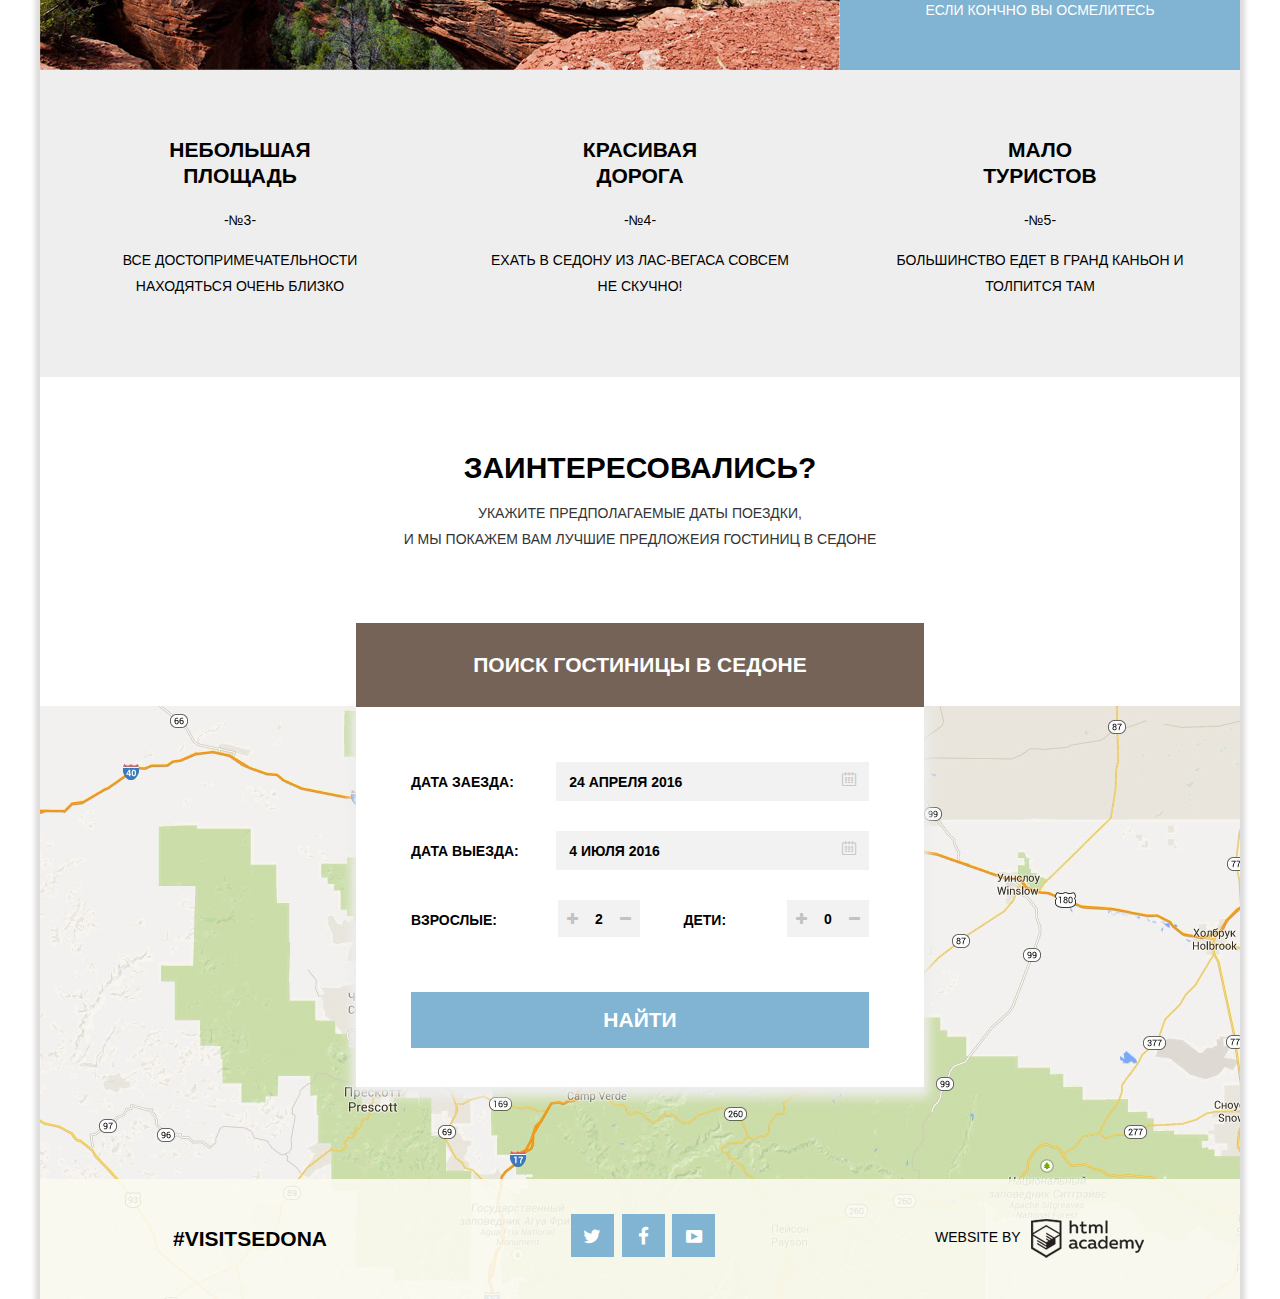
==== commit d0aee8e3: "сверстал мелкие детали" ====
--- a/index.html
+++ b/index.html
@@ -10,7 +10,7 @@
 <body>
 
   <header class="main-header clearfix">
-    <div class="header-logo"><img src="img/header-logo.svg" width="138" height="70" alt="Седона"></div>
+    <div class="header-logo"><img src="img/header-logo.png" width="138" height="70" alt="Седона"></div>
     <nav class="main-navigation">
       <ul class="main-menu">
         <li><a href="#">Информация</a></li>
@@ -44,17 +44,17 @@
 
       <div class="feature-box clearfix">
         <div class="feature">
-          <img src="img/hause.svg" width="75" height="72" alt="Седона">
+          <img src="img/hause.png" width="75" height="72" alt="Седона">
           <h2>ЖИЛЬЁ</h2>
           <p>РЕКОМЕНДУЕМ ПОЖИТЬ В НАСТОЯЩЕМ<br>МОТЕЛЕ, ВСЁ КАК В КИНО!</p>
         </div>
         <div class="feature">
-          <img src="img/food.svg" width="74" height="70" alt="Седона">
+          <img src="img/food.png" width="74" height="70" alt="Седона">
           <h2>ЕДА</h2>
           <p>ВСЕГДА ЗАКАЗЫВАЙТЕ ФИРМЕННЫЙ БУРГЕР,<br>ВЫ НЕ РАЗОЧАРУЕТЕСЬ!</p>
         </div> 
         <div class="feature">
-          <img src="img/souvenir.svg" width="64" height="76" alt="Седона">
+          <img src="img/souvenir.png" width="64" height="76" alt="Седона">
           <h2>СУВЕНИРЫ</h2>
           <p>НЕ ТОЛЬКО КИТАЙСКОГО,<br>НО И МЕСТНОГО ПРОИЗВОДСТВА!</p>
         </div>
@@ -93,34 +93,78 @@
       <p>УКАЖИТЕ ПРЕДПОЛАГАЕМЫЕ ДАТЫ ПОЕЗДКИ,<br>И МЫ ПОКАЖЕМ ВАМ ЛУЧШИЕ ПРЕДЛОЖЕИЯ ГОСТИНИЦ В СЕДОНЕ</p>
     </div>
     <div class="form-phone"><img src="img/map.jpg" width="1200" height="593" alt="Седона"></div>
-    <div class="form-configuration">
+    <!--<div class="form-configuration">
       <div class="hotel-search"> ПОИСК ГОСТИНИЦЫ В СЕДОНЕ</div>
-      <form action="#" method="post">
-        <label>ДАТА ЗАЕЗДА: 
-          <input type="text" name="arrival-date" value="24 апреля 2016">
-          <span class="icon-calendar"></span>
-        </label>
-        <label>ДАТА ВЫЕЗДА: 
-          <input type="text" name="departure-date" value="4 июля 2016">
-          <span class="icon-calendar">
-        </label>
+      <div class="form">
+        <form action="#" method="post">
+          <label>ДАТА ЗАЕЗДА: 
+            <input type="text" name="arrival-date" value="24 апреля 2016">
+            <span class="icon-calendar"></span>
+          </label>
+          <label>ДАТА ВЫЕЗДА: 
+            <input type="text" name="departure-date" value="4 июля 2016">
+            <span class="icon-calendar"></span>
+          </label>
         <!--<label>ВЗРОСЛЫЕ: <input type="number" name="adults" value="2"></label>
         <label>ДЕТИ: <input type="number" name="children" value="0"></label>-->
-        <label for="adults-id">ВЗРОСЛЫЕ:</label>
-        <div class="clients-number">
-          <button><span class="icon-minus"></span></button>
-          <input type="text" name="adults" id="adults-id" value="2">
-          <button><span class="icon-plus"></span></button>
+          <!--<label for="adults-id">ВЗРОСЛЫЕ:</label>
+          <div class="clients-number">
+            <button><span class="icon-minus"></span></button>
+            <input type="text" name="adults" id="adults-id" value="2">
+            <button><span class="icon-plus"></span></button>
+          </div>
+          <label for="children-id">ДЕТИ:</label>
+          <div class="clients-number">
+            <button><span class="icon-minus"></span></button>
+            <input type="text" name="children" id="children-id" value="0">
+            <button><span class="icon-plus"></span></button>
+          </div>
+          <input type="submit" value="НАЙТИ">
+        </form>
+      </div>
+    </div>-->
+    
+
+   <div class="modal-content">
+      <button class="modal-content-close" type="button" title="ПОИСК ГОСТИНИЦЫ В СЕДОНЕ">ПОИСК ГОСТИНИЦЫ В СЕДОНЕ</button>
+
+      <form action="#" method="post">
+        <div class="label-container clearfix"> 
+          <label for="arrival-id">ДАТА ЗАЕЗДА:</label>
+          <input type="text" name="arrival-date" id="arrival-id" value="24 апреля 2016">
+          <span class="icon-calendar"></span>
         </div>
-        <label for="children-id">ДЕТИ:</label>
-        <div class="clients-number">
-          <button><span class="icon-minus"></span></button>
-          <input type="text" name="children" id="children-id" value="0">
-          <button><span class="icon-plus"></span></button>
+
+        <div class="label-container clearfix"> 
+          <label for="departure-id">ДАТА ВЫЕЗДА:</label>
+          <input type="text" name="departure-date" id="departure-id" value="4 июля 2016">
+          <span class="icon-calendar"></span>
         </div>
+
+
+        <div class="number-box clearfix">
+          <label for="adults-id">ВЗРОСЛЫЕ:</label>
+          <div class="clients-number">
+            <button><span class="icon-minus"></span></button>
+            <input type="text" name="adults" id="adults-id" value="2">
+            <button><span class="icon-plus"></span></button>
+          </div>
+        </div>
+
+        <div class="number-box clearfix">
+          <label for="children-id">ДЕТИ:</label>
+          <div class="clients-number">
+            <button><span class="icon-minus"></span></button>
+            <input type="text" name="children" id="children-id" value="0">
+            <button><span class="icon-plus"></span></button>
+          </div>
+        </div>
+
         <input type="submit" value="НАЙТИ">
       </form>
     </div>
+
+
   </main>
 
   <footer class="main-footer clearfix">
@@ -131,7 +175,7 @@
         <section class="footer-social">
           <a class="social-btn social-btn-tv" href="#"><span class="icon-twitter"></span></a>
           <a class="social-btn social-btn-fb" href="#"><span class="icon-facebook"></span></a>
-          <a class="social-btn social-btn-yt" href="#"><span class="icon-youtube"></a>
+          <a class="social-btn social-btn-yt" href="#"><span class="icon-youtube"></span></a>
         </section>
         <section class="footer-logo">
           <p>WEBSITE BY</p>
--- a/css/style.css
+++ b/css/style.css
@@ -71,6 +71,8 @@
 
 img{
 	display: block;
+	max-width: 100%;
+	height: auto;
 }
 
 .clearfix::after{
@@ -120,7 +122,7 @@
 
 .header-logo{
 	position: absolute;
-	width: 138 px;
+	width: 138px;
 	left:50%;
 	margin-left:-69px; 
 	z-index:200;
@@ -198,7 +200,7 @@
 	margin-right: 21px;
 }
 
- input[type=checkbox] {
+input[type=checkbox] {
 	display: none;
 }
 
@@ -209,18 +211,34 @@
 	font-size: 26px;
 	position: relative;
 	top:5px;
-}
-
-input[type=checkbox] + label:before:disabled{
+
+	display: inline-block;
+  width: 1em;
+ /* margin-right: 0.2em;
+  margin-left: 0.2em;*/
+
+  font-weight: normal;
+  line-height: 1em;
+  font-family: "symbols-sedona";
+  text-align: center;
+  text-transform: none;
+  text-decoration: inherit;
+  font-style: normal;
+  font-variant: normal;
+
+  speak: none;
+}
+
+/*input[type=checkbox] + label:before:disabled{
 	background-color: #6a6a6a;
 
-}
+}*/
 
 input[type=checkbox]:checked + label:before{
 	content: "\2611";
-	margin-right: 20px;
-	font-weight: bold;
-	font-size: 26px;
+	/*margin-right: 20px;
+	font-weight: bold;
+	font-size: 26px;*/
 }
 
 .feature-column p{
@@ -278,6 +296,8 @@
 }
 
 .range-controls{
+position: relative;
+
 	width: 314px;
 	padding: 20px 0;
 	margin-left: 210px;
@@ -296,7 +316,8 @@
 
 .toggle{
 	position: absolute;
-	top: 162px;
+	/*top: 162px;*/
+	top: 11px;
 	border:8px solid white;
 	background: #ababab;
 	border-radius: 50%;
@@ -310,7 +331,8 @@
 }
 
 .max-toggle{
-	right:207px;
+	/*right:207px;*/
+	right:50px;
 }
 
 .cell-slider input[type="submit"]{
@@ -362,11 +384,9 @@
 }
 
 .search-bar li{
-	/*width: 90px;*/
 	float:left;
 	font-size: 12px;
 	text-align: right;
-
 	position: relative;
 	margin-right: 25px;
 }
@@ -618,17 +638,20 @@
 	margin-top: 130px;
 }
 
-.form-configuration{
+/*.form-configuration{
 	width: 568px;
 	min-height: 480px;
 	position:absolute;
 	top:2222px;
-	left: 392px;
 	background-color:#ffffff;
 	color: #000000;
 	font-weight: bold;
 	padding: 0;
-}
+
+	left:50%;
+	margin-left: -284px;
+}
+
 	
 .form-configuration .hotel-search{
 	min-height: 54px;
@@ -642,10 +665,13 @@
 	font-size: 21px;
 }
 
-.form-configuration form{
+/*.form-configuration form{
 	min-height: 400px;
 	box-shadow: 0 5px 10px 5px #ededed;
-}
+	
+	/*padding:55px;
+	position: relative;*/
+/*}
 
 .form-configuration input[type="submit"]{
 	width: 464px;
@@ -671,9 +697,16 @@
 
 label{
 	margin-left: 55px;
-}
-
-.form-configuration input[type="text"],
+}*
+
+/*.form-configuration label{
+	
+	margin-bottom: 27px;
+	padding: 14px 0;
+	width: 110px;
+
+}*/
+/*.form-configuration input[type="text"],
 .form-configuration input[type="number"]{
 	background-color: #f2f2f2;
 	border:none;
@@ -683,10 +716,26 @@
 	cursor: pointer;
 }
 
-.form-configuration input[type="text"]{
+/*.form-configuration input[type="text"]{
+	background-color: #f2f2f2;
+	border:none;
+	margin-bottom: 27px;
+	padding: 14px;
+	font-weight: bold;
+	cursor: pointer;
+
+	display: block;
+}*/
+
+/*.form-configuration input[type="text"]{
 	width: 315px;
 	margin-left: 20px;
-}
+	/*display: inline-block;
+
+	width: 300px;*/
+
+
+/*}
 
 .form-configuration input[type="text"]:hover{
 	background-color: #ebebeb;
@@ -733,6 +782,7 @@
 .clients-number button{
 	color: #a9a9a9;
 	cursor: pointer;
+
 }
 
 .clients-number input[type="text"]{
@@ -771,7 +821,178 @@
 
 input[name="children"]{
 	margin-left: 26px;
-}
+}*/
+
+
+.modal-content {
+	width: 458px;
+	min-height: 100px;
+	height: 270px;
+	background-color:#ffffff;
+	color: #000000;
+	font-weight: bold;
+	padding: 55px;
+	position:absolute;
+	top:2307px;
+	left:50%;
+	margin-left: -284px;
+	box-shadow: 0 5px 10px 5px #ededed;
+}
+
+.modal-content-close {
+	min-height: 84px;
+	width: 568px;
+	background-color: #766357;
+	text-align: center;
+	vertical-align: middle;
+	color: #ffffff;
+	font-weight: bold;
+	font-size: 21px;
+ 	cursor: pointer;
+	position: absolute;
+	top: -84px;
+	right: 0;
+	border:none;
+}
+
+.modal-content input[type="text"]{
+	min-width: 65%;
+	display: block;
+	float: right;
+	background-color: #f2f2f2;
+	border: none;
+	min-height: 37px;
+	padding-left: 13px;
+	margin: 0;
+	font-weight: bold;
+	text-transform:uppercase;
+}
+
+.modal-content input[type="text"]:hover{
+	background-color: #ebebeb;
+}
+
+.modal-content input[type="text"]:focus{
+	background-color: #ffffff;
+	border: 1px solid #e5e5e5;
+	padding-left: 12px;
+	min-height: 35px;
+	min-width: 64.7%;
+}
+
+.modal-content label{
+	position: relative;
+	top:7px;
+	border: none;
+}
+
+.label-container{
+	margin-bottom: 30px;
+	position: relative;
+}
+
+.icon-calendar{
+	line-height: 0;
+	display: block;
+	position: absolute;
+	right: 10px;
+	top:10px;
+	color:#c2c2c2;
+	cursor:pointer;
+}
+
+.icon-calendar:hover,
+.clients-number button:hover{
+	color:#111111;
+}
+
+.icon-calendar:active,
+.clients-number button:active{
+	color:#81b3d2;
+}
+
+.number-box{
+
+	margin-bottom: 55px;
+	width: 50%;
+	float:left;	
+}
+
+.clients-number{
+	float: right;
+	min-width: 20%;
+	width: 46%;
+}
+
+.clients-number button{
+	float: right;
+	background-color:#f2f2f2;
+	border: none;
+	min-height: 37px;
+	font-weight: bold;
+	text-transform:uppercase;
+	width: 27%;
+	text-align: center;
+	padding: 0;
+	color:#c2c2c2;
+}
+
+ .number-box input[type="text"]{
+	min-width: 0px;
+	width: 30px;
+	width: 24%;
+	text-align: center;
+	padding:0;
+
+}
+
+.number-box label{
+	width: 54%;
+}
+
+form .number-box:nth-child(4){
+	float: right;
+}
+
+form .number-box:nth-child(4) label{
+	margin-right: 30px;
+	padding-left:19%;
+}
+
+.modal-content input[type="submit"]{
+	width: 100%;
+	min-height: 56px;
+	background-color:#81b3d2;
+	margin: 0 auto;
+	border:none;
+	margin-bottom: 52px;
+	color: #ffffff;
+	font-weight: bold;
+	font-size: 21px;
+	padding: 0;
+}
+
+.modal-content input[type="submit"]:hover{
+	background-color: #669ec0;
+}
+
+.modal-content input[type="submit"]:active{
+	background-color: #5496bd;
+	color: #88b6d1;
+}
+
+
+
+
+
+
+
+
+
+
+
+
+
 
 .container{
 	min-height: 120px;
@@ -831,19 +1052,19 @@
 }
 
 .sprite {
-    background-image: url(../img/sprite/spritesedona.png);
-    background-repeat: no-repeat;
-    display: block;
-
-    width: 113px;
-    height: 39px;
-    background-position: -10px -10px;
+	background-image: url("../img/sprite/spritesedona.png");
+	background-repeat: no-repeat;
+	display: block;
+
+	width: 113px;
+	height: 39px;
+	background-position: -10px -10px;
 }
 
 .sprite:hover{
-	 width: 113px;
-    height: 39px;
-    background-position: -10px -69px;
+	width: 113px;
+	height: 39px;
+	background-position: -10px -69px;
 }
 
 .sprite:active{
@@ -862,7 +1083,8 @@
 	vertical-align: middle;
 	text-decoration: none;
 
-	background: #81b3d2 url("img/sprite.png") no-repeat center;
+	/*background: #81b3d2 url("img/sprite.png") no-repeat center;*/
+	background: #81b3d2;
 }
 
 .social-btn:hover{
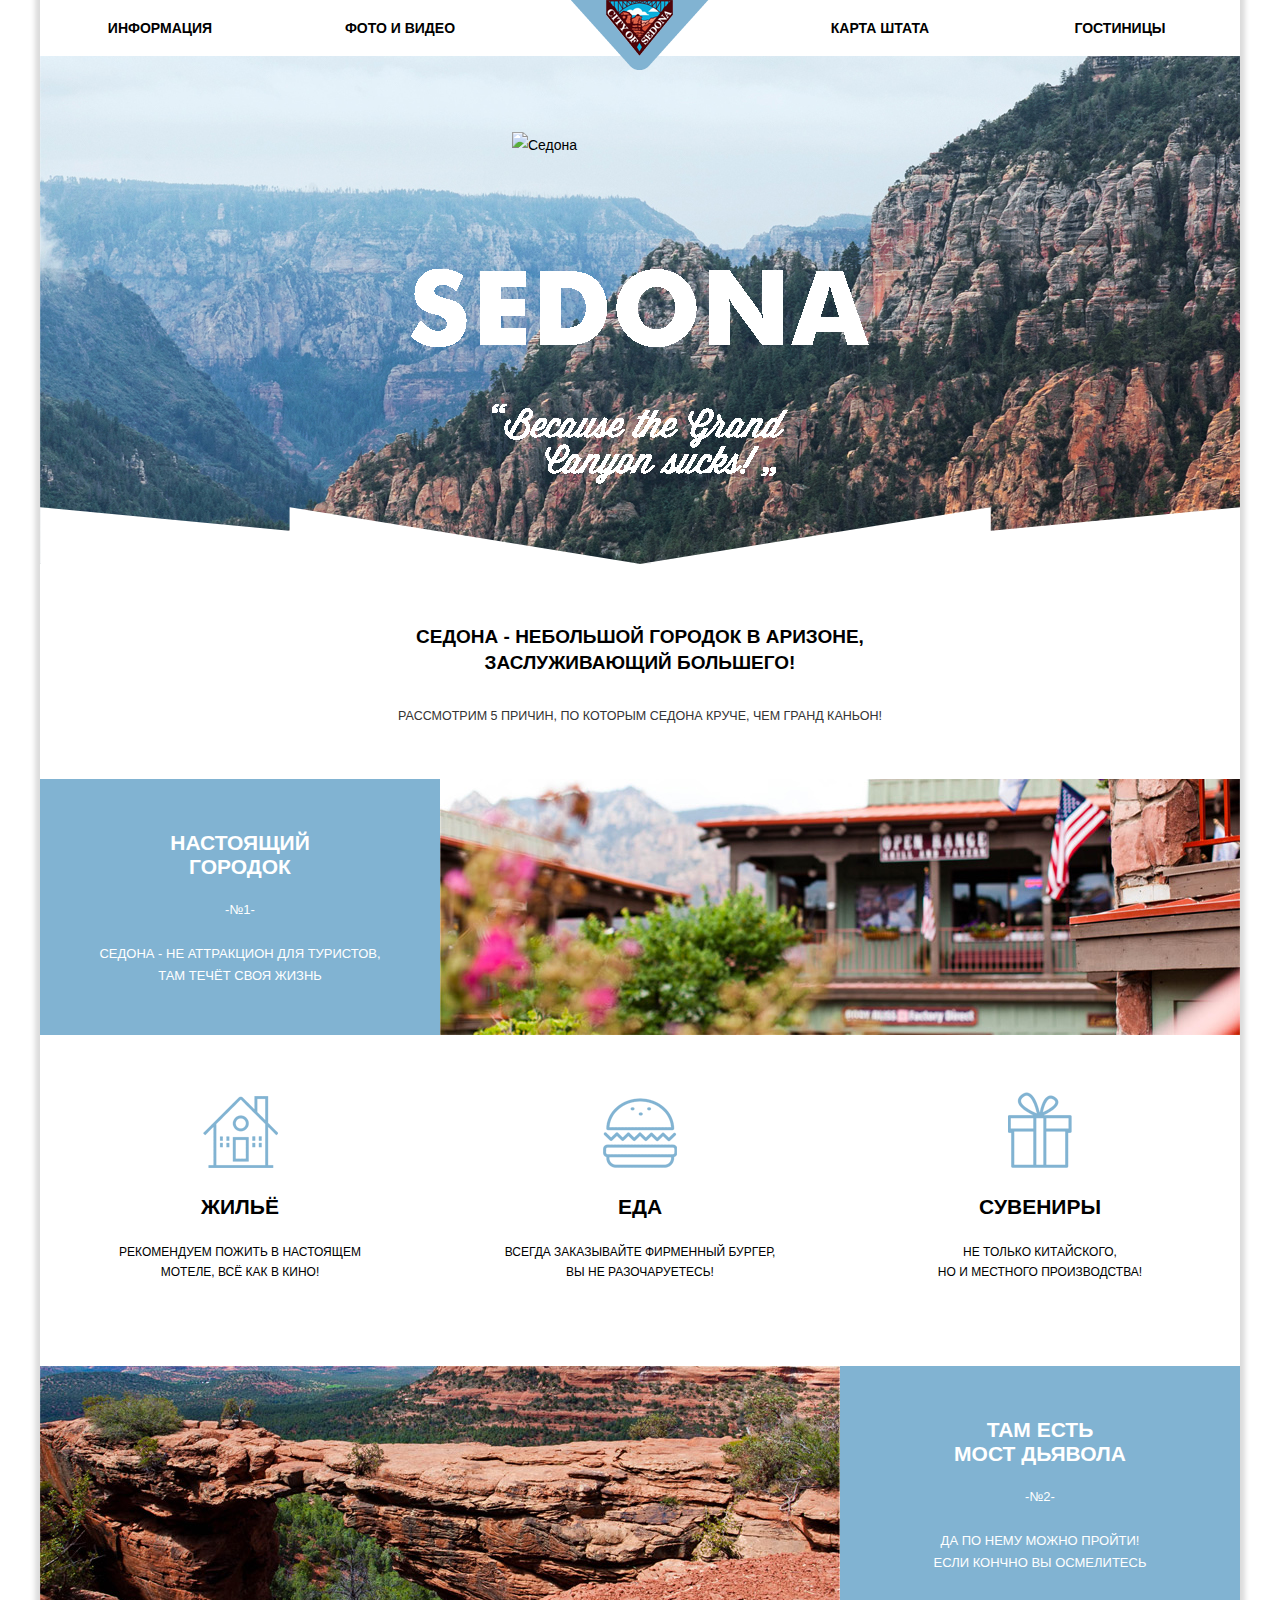
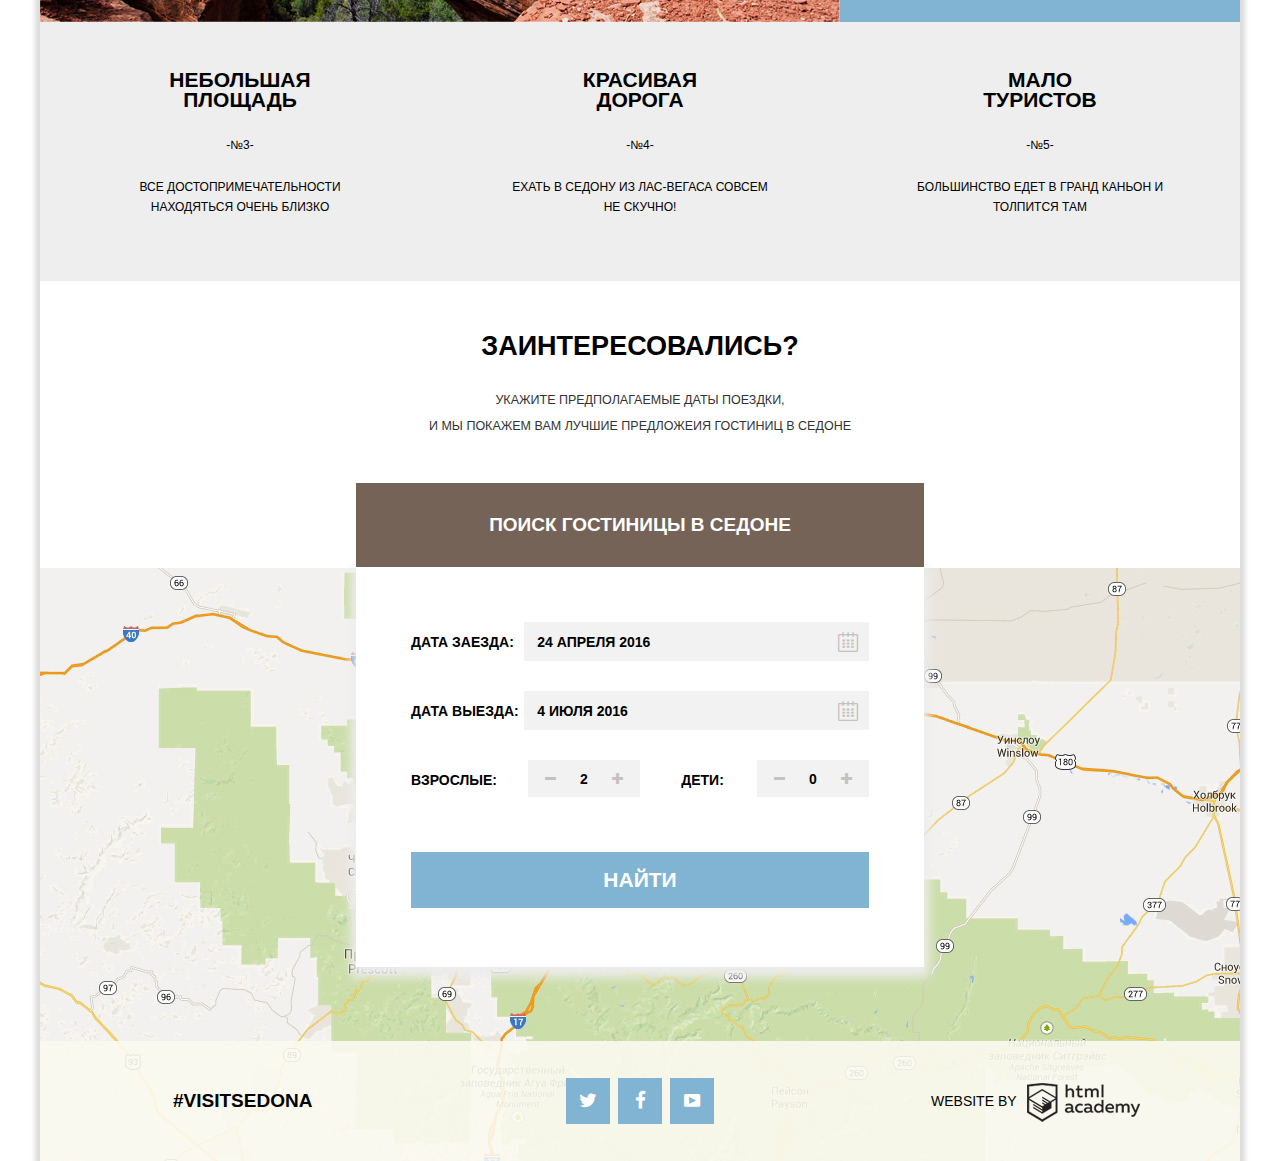
==== commit 31ec1448: "на проверку" ====
--- a/index.html
+++ b/index.html
@@ -4,11 +4,12 @@
   <meta charset="UTF-8">
   <title>HTML Academy: Седона</title>
   <link href='https://fonts.googleapis.com/css?family=PT+Sans:400,700&subset=latin,cyrillic' rel='stylesheet' type='text/css'>
+  <link href='https://fonts.googleapis.com/css?family=PT+Sans+Narrow:400,700&subset=latin,cyrillic' rel='stylesheet' type='text/css'>
   <link href="css/normalize.css" rel="stylesheet">
   <link href="css/style.css" rel="stylesheet">
 </head>
 <body>
-
+<!--<img class="check1" src="img/check1.jpg" width="1200" height="2762" alt="Седона">-->
   <header class="main-header clearfix">
     <div class="header-logo"><img src="img/header-logo.png" width="138" height="70" alt="Седона"></div>
     <nav class="main-navigation">
@@ -23,11 +24,10 @@
       <div class="welgorg-post"><img src="img/Welcome-gorg.png" width="256" height="86" alt="Седона"></div>
       <div class="sedona-post"><img src="img/Sedona.gif" width="458" height="78" alt="Седона"></div>
       <div class="because-post"><img src="img/Because.gif" width="296" height="80" alt="Седона"></div>
+      <div class="tryangle-layer"><img  src="img/tryangle-layer.png" width="1200" height="57" alt="Седона"></div>
     </div>
   </header>
-
   <main>
-
     <div class="main-feature">
       <h2>СЕДОНА - НЕБОЛЬШОЙ ГОРОДОК В АРИЗОНЕ,<br>ЗАСЛУЖИВАЮЩИЙ БОЛЬШЕГО!</h2>
       <p>РАССМОТРИМ 5 ПРИЧИН, ПО КОТОРЫМ СЕДОНА КРУЧЕ, ЧЕМ ГРАНД КАНЬОН!</p>
@@ -41,7 +41,6 @@
         </div>
         <div class="image-part"><img src="img/cedona-photo.jpg" width="800" height="256" alt="Седона"></div>
       </div>
-
       <div class="feature-box clearfix">
         <div class="feature">
           <img src="img/hause.png" width="75" height="72" alt="Седона">
@@ -59,7 +58,6 @@
           <p>НЕ ТОЛЬКО КИТАЙСКОГО,<br>НО И МЕСТНОГО ПРОИЗВОДСТВА!</p>
         </div>
       </div>
-
       <div class="feature-view clearfix">
         <div class="image-part"><img src="img/brige-photo.jpg" width="800" height="256" alt="Седона"></div>
         <div class="text-part">
@@ -67,8 +65,7 @@
           <p>-№2-</p>
           <p>ДА ПО НЕМУ МОЖНО ПРОЙТИ!<br>ЕСЛИ КОНЧНО ВЫ ОСМЕЛИТЕСЬ</p>
         </div>
-      </div>
-      
+      </div>      
       <div class="number-features clearfix">
         <div class="number-feature">
           <h2>НЕБОЛЬШАЯ<br>ПЛОЩАДЬ</h2>
@@ -87,86 +84,44 @@
         </div>
       </div>
     </div>
-
     <div class="main-feature">
       <h1>ЗАИНТЕРЕСОВАЛИСЬ?</h1>
       <p>УКАЖИТЕ ПРЕДПОЛАГАЕМЫЕ ДАТЫ ПОЕЗДКИ,<br>И МЫ ПОКАЖЕМ ВАМ ЛУЧШИЕ ПРЕДЛОЖЕИЯ ГОСТИНИЦ В СЕДОНЕ</p>
     </div>
     <div class="form-phone"><img src="img/map.jpg" width="1200" height="593" alt="Седона"></div>
-    <!--<div class="form-configuration">
-      <div class="hotel-search"> ПОИСК ГОСТИНИЦЫ В СЕДОНЕ</div>
-      <div class="form">
-        <form action="#" method="post">
-          <label>ДАТА ЗАЕЗДА: 
-            <input type="text" name="arrival-date" value="24 апреля 2016">
-            <span class="icon-calendar"></span>
-          </label>
-          <label>ДАТА ВЫЕЗДА: 
-            <input type="text" name="departure-date" value="4 июля 2016">
-            <span class="icon-calendar"></span>
-          </label>
-        <!--<label>ВЗРОСЛЫЕ: <input type="number" name="adults" value="2"></label>
-        <label>ДЕТИ: <input type="number" name="children" value="0"></label>-->
-          <!--<label for="adults-id">ВЗРОСЛЫЕ:</label>
-          <div class="clients-number">
-            <button><span class="icon-minus"></span></button>
-            <input type="text" name="adults" id="adults-id" value="2">
-            <button><span class="icon-plus"></span></button>
-          </div>
-          <label for="children-id">ДЕТИ:</label>
-          <div class="clients-number">
-            <button><span class="icon-minus"></span></button>
-            <input type="text" name="children" id="children-id" value="0">
-            <button><span class="icon-plus"></span></button>
-          </div>
-          <input type="submit" value="НАЙТИ">
-        </form>
-      </div>
-    </div>-->
-    
-
-   <div class="modal-content">
+    <div class="modal-content">
       <button class="modal-content-close" type="button" title="ПОИСК ГОСТИНИЦЫ В СЕДОНЕ">ПОИСК ГОСТИНИЦЫ В СЕДОНЕ</button>
-
       <form action="#" method="post">
         <div class="label-container clearfix"> 
           <label for="arrival-id">ДАТА ЗАЕЗДА:</label>
           <input type="text" name="arrival-date" id="arrival-id" value="24 апреля 2016">
           <span class="icon-calendar"></span>
         </div>
-
         <div class="label-container clearfix"> 
           <label for="departure-id">ДАТА ВЫЕЗДА:</label>
           <input type="text" name="departure-date" id="departure-id" value="4 июля 2016">
           <span class="icon-calendar"></span>
         </div>
-
-
         <div class="number-box clearfix">
           <label for="adults-id">ВЗРОСЛЫЕ:</label>
           <div class="clients-number">
+            <button><span class="icon-plus"></span></button>
+            <input type="text" name="adults" id="adults-id" value="2">
             <button><span class="icon-minus"></span></button>
-            <input type="text" name="adults" id="adults-id" value="2">
-            <button><span class="icon-plus"></span></button>
           </div>
         </div>
-
         <div class="number-box clearfix">
           <label for="children-id">ДЕТИ:</label>
           <div class="clients-number">
+            <button><span class="icon-plus"></span></button>
+            <input type="text" name="children" id="children-id" value="0">
             <button><span class="icon-minus"></span></button>
-            <input type="text" name="children" id="children-id" value="0">
-            <button><span class="icon-plus"></span></button>
           </div>
         </div>
-
         <input type="submit" value="НАЙТИ">
       </form>
     </div>
-
-
   </main>
-
   <footer class="main-footer clearfix">
     <div class="container">
         <section class="footer-contacts">
@@ -182,7 +137,6 @@
           <a class="btn" href="https://htmlacademy.ru"><span class="sprite"></span></a>
         </section>
     </div>
-  </footer>
-   
+  </footer>  
 </body>
 </html>--- a/css/style.css
+++ b/css/style.css
@@ -5,7 +5,6 @@
 	padding: 0px;
 	margin: 0 auto;
 	font-family: "PTSans", "Arial",sans-serif;
-	/*font-weight: regular;*/
 	font-size: 14px;
 	color: #000000;
 	line-height: 26px;
@@ -17,8 +16,8 @@
   font-style: normal;
 
   font-family: "symbols-sedona";
-  src: url("../fonts/fonts/symbols-sedona.woff") format("woff"),
-       url("../fonts/fonts/symbols-sedona.woff2") format("woff2");
+  src: url("../fonts/symbols-sedona.woff") format("woff"),
+       url("../fonts/symbols-sedona.woff2") format("woff2");
 }
 
 
@@ -53,12 +52,19 @@
 .icon-minus::before { content: "\e802"; } /* "" */
 .icon-youtube::before { content: "\f39e"; } /* "" */
 
+.check1{
+	z-index:300;
+	position: absolute;
+	opacity: 0.5;
+}
+
 h1{
 	font-family: "PTSans", "Arial",sans-serif;
 	font-weight: bold;
-	font-size: 30px;
+	font-size: 27px;
 	color: #000000;
-	line-height: 24px;
+	line-height: 6px;
+	margin-bottom: 38px;
 }
 
 h2{
@@ -132,8 +138,14 @@
 	z-index:100;
 	width: 1200px;
 	min-height: 432px;
-	background-image: url("../img/emptyposter1.jpg"); 
+	background-image: url("../img/rectposter.jpg"); 
 	padding-top: 76px;
+}
+
+.tryangle-layer{
+	margin-top: 23px;
+
+	z-index:200;
 }
 
 .welgorg-post{
@@ -171,7 +183,7 @@
 .feature-column,
 .cell-slider{
 	width: 25%;
-	height: 218px;
+	min-height: 218px;
 	display: block;
 	float:left;
 	color:white;
@@ -183,6 +195,7 @@
 	display: block;
 	float: left;
 	margin: 0;
+	margin-top: 5%;
 	min-height: 20%;
 	padding-left: 63px;
 }
@@ -197,7 +210,7 @@
 }
 
 .feature-column input{
-	margin-right: 21px;
+ 	margin-right: 21px;
 }
 
 input[type=checkbox] {
@@ -213,32 +226,26 @@
 	top:5px;
 
 	display: inline-block;
-  width: 1em;
- /* margin-right: 0.2em;
-  margin-left: 0.2em;*/
-
-  font-weight: normal;
-  line-height: 1em;
-  font-family: "symbols-sedona";
-  text-align: center;
-  text-transform: none;
-  text-decoration: inherit;
-  font-style: normal;
-  font-variant: normal;
-
-  speak: none;
-}
-
-/*input[type=checkbox] + label:before:disabled{
-	background-color: #6a6a6a;
-
-}*/
+	width: 1em;
+
+	font-weight: normal;
+	line-height: 1em;
+	font-family: "symbols-sedona";
+	text-align: center;
+	text-transform: none;
+	text-decoration: inherit;
+	font-style: normal;
+	font-variant: normal;
+
+	speak: none;
+}
+
 
 input[type=checkbox]:checked + label:before{
 	content: "\2611";
-	/*margin-right: 20px;
-	font-weight: bold;
-	font-size: 26px;*/
+	padding-left: 2px;
+	margin-right: 18px;
+	font-size: 26px;
 }
 
 .feature-column p{
@@ -250,6 +257,7 @@
 
 .cell-slider{
 	width: 50%;
+	outline-color: yellow;
 }
 
 .cell-slider p{
@@ -296,8 +304,7 @@
 }
 
 .range-controls{
-position: relative;
-
+	position: relative;
 	width: 314px;
 	padding: 20px 0;
 	margin-left: 210px;
@@ -316,7 +323,6 @@
 
 .toggle{
 	position: absolute;
-	/*top: 162px;*/
 	top: 11px;
 	border:8px solid white;
 	background: #ababab;
@@ -331,7 +337,6 @@
 }
 
 .max-toggle{
-	/*right:207px;*/
 	right:50px;
 }
 
@@ -547,9 +552,18 @@
 	width: 575px;
 	padding: 10px 43px;
 	margin: 0 auto;
-	margin-top: 49px;
+	margin-top: 34px;
 	text-align: center;
 	color: #333333;
+	font-style: "PT Sans Narrow", "Arial",sans-serif;
+	font-size: 12.5px;
+
+}
+
+.main-feature h2{
+	margin-bottom: 27px;
+	font-style: "PT Sans Narrow", "Arial",sans-serif;
+	font-size: 19px;
 }
 
 .text-part{
@@ -567,18 +581,21 @@
 }
 
 .text-part h2{
-	margin-top: 50px;
+	margin-top: 52px;
 	font-size: 21px;
+	line-height: 24px;
+	font-style: "PT Sans Narrow", "Arial",sans-serif;
 }
 
 .text-part p{
-	margin-top: 22px;
-	line-height: 20px;
-	font-size: 14px;
+	margin-top: 20px;
+	margin-bottom: 22px;
+	line-height: 22px;
+	font-size: 13px;
 }
 
 .feature-container{
-	padding-top:48px;
+	padding-top:28px;
 }
 
 .image-part{
@@ -601,11 +618,19 @@
 .feature img{
 	display: block;
 	margin: 0 auto;
+	margin-bottom: 26px;
+}
+
+.feature p{
+	line-height: 20px;
+	margin-top: 22px;
+	margin-bottom: -6px;
 }
 
 .feature-box{
 	margin-bottom: 90px;
 	margin-top: 47px;
+	font-size: 12px;
 	
 }
 
@@ -623,9 +648,10 @@
 
 .number-features{
 	background-color: #eeeeee;
-	padding-bottom: 64px;
-	padding-top: 50px;
-	margin-bottom: 47px;
+	padding-bottom: 42px;
+	padding-top: 30px;
+	margin-bottom: 17px;
+	font-size: 12px;
 }
 
 .number-feature{
@@ -634,206 +660,31 @@
 	text-align: center;
 }
 
+.number-feature h2{
+	line-height: 20px;
+	margin-bottom: 25px;
+}
+
+.number-feature p{
+	line-height: 20px;
+	margin-bottom: 22px; 
+}
+
+
 .form-phone{
-	margin-top: 130px;
-}
-
-/*.form-configuration{
-	width: 568px;
-	min-height: 480px;
-	position:absolute;
-	top:2222px;
-	background-color:#ffffff;
-	color: #000000;
-	font-weight: bold;
-	padding: 0;
-
-	left:50%;
-	margin-left: -284px;
-}
-
-	
-.form-configuration .hotel-search{
-	min-height: 54px;
-	width: 568px;
-	padding-top: 30px;
-	background-color: #766357;
-	text-align: center;
-	vertical-align: middle;
-	color: #ffffff;
-	font-weight: bold;
-	font-size: 21px;
-}
-
-/*.form-configuration form{
-	min-height: 400px;
-	box-shadow: 0 5px 10px 5px #ededed;
-	
-	/*padding:55px;
-	position: relative;*/
-/*}
-
-.form-configuration input[type="submit"]{
-	width: 464px;
-	min-height: 56px;
-	background-color:#81b3d2;
-	margin: 0 auto;
-	margin-left: 55px;
-	border:none;
-	margin-bottom: 52px;
-	color: #ffffff;
-	font-weight: bold;
-	font-size: 21px;
-}
-
-.form-configuration input[type="submit"]:hover{
-	background-color: #669ec0;
-}
-
-.form-configuration input[type="submit"]:active{
-	background-color: #5496bd;
-	color: #88b6d1;
-}
-
-label{
-	margin-left: 55px;
-}*
-
-/*.form-configuration label{
-	
-	margin-bottom: 27px;
-	padding: 14px 0;
-	width: 110px;
-
-}*/
-/*.form-configuration input[type="text"],
-.form-configuration input[type="number"]{
-	background-color: #f2f2f2;
-	border:none;
-	margin-bottom: 27px;
-	padding: 14px;
-	font-weight: bold;
-	cursor: pointer;
-}
-
-/*.form-configuration input[type="text"]{
-	background-color: #f2f2f2;
-	border:none;
-	margin-bottom: 27px;
-	padding: 14px;
-	font-weight: bold;
-	cursor: pointer;
-
-	display: block;
-}*/
-
-/*.form-configuration input[type="text"]{
-	width: 315px;
-	margin-left: 20px;
-	/*display: inline-block;
-
-	width: 300px;*/
-
-
-/*}
-
-.form-configuration input[type="text"]:hover{
-	background-color: #ebebeb;
-}
-
-.form-configuration input[type="text"]:focus{
-	background-color: #ffffff;
-	border: 1px solid #e5e5e5;
-	padding: 13px;
-}
-
-.form-configuration input[name="departure-date"]{
-	margin-left: 14px;
-}
-
-.icon-calendar{
-	margin-left: -30px;
-	color:#c2c2c2;
-}
-
-
-.icon-calendar:hover,
-.clients-number button:hover{
-	color:#111111;
-}
-
-.icon-calendar:active,
-.clients-number button:active{
-	color:#81b3d2;
-}
-
-.clients-number input[type="text"],
-.clients-number button{
-	border: none;
-	display: inline-block;
-	height: 35px;
-	width: 30px;
-	margin: 0;
-	padding: 0;
-	font-weight: bold;
-
-}
-
-.clients-number button{
-	color: #a9a9a9;
-	cursor: pointer;
-
-}
-
-.clients-number input[type="text"]{
-	padding-left: 10px;
-	width: 20px;
-}
-
-.clients-number {
-	display: inline-block;
-	width: 109px;
-	height: 35px;
-	padding: 0;
-	min-height: 0px;
-	margin-left: 31px;
-	margin-bottom: 51px;
-	background-color: #f2f2f2;
-	cursor: pointer;
-}
-
-form .clients-number:nth-child(6){
-	margin-left: 21px;
-}
-
-
-
-input[ name="arrival-date"]{
-	margin-left: 23px;
-	margin-top: 52px;
-}
-
-.form-configuration input[type="number"]{
-	width: 76px;
-	margin-left: 40px;
-	margin-bottom: 52px
-}
-
-input[name="children"]{
-	margin-left: 26px;
-}*/
-
+	margin-top: 107px;
+}
 
 .modal-content {
 	width: 458px;
 	min-height: 100px;
-	height: 270px;
+	height: 290px;
 	background-color:#ffffff;
 	color: #000000;
 	font-weight: bold;
 	padding: 55px;
 	position:absolute;
-	top:2307px;
+	top:2167px;
 	left:50%;
 	margin-left: -284px;
 	box-shadow: 0 5px 10px 5px #ededed;
@@ -847,7 +698,7 @@
 	vertical-align: middle;
 	color: #ffffff;
 	font-weight: bold;
-	font-size: 21px;
+	font-size: 19px;
  	cursor: pointer;
 	position: absolute;
 	top: -84px;
@@ -856,7 +707,7 @@
 }
 
 .modal-content input[type="text"]{
-	min-width: 65%;
+	min-width: 72%;
 	display: block;
 	float: right;
 	background-color: #f2f2f2;
@@ -895,10 +746,11 @@
 	line-height: 0;
 	display: block;
 	position: absolute;
-	right: 10px;
+	right: 7px;
 	top:10px;
 	color:#c2c2c2;
 	cursor:pointer;
+	font-size: 20px;
 }
 
 .icon-calendar:hover,
@@ -921,7 +773,7 @@
 .clients-number{
 	float: right;
 	min-width: 20%;
-	width: 46%;
+	width: 49%;
 }
 
 .clients-number button{
@@ -931,7 +783,7 @@
 	min-height: 37px;
 	font-weight: bold;
 	text-transform:uppercase;
-	width: 27%;
+	width: 40%;
 	text-align: center;
 	padding: 0;
 	color:#c2c2c2;
@@ -939,15 +791,14 @@
 
  .number-box input[type="text"]{
 	min-width: 0px;
-	width: 30px;
-	width: 24%;
+	width: 20%;
 	text-align: center;
 	padding:0;
 
 }
 
 .number-box label{
-	width: 54%;
+	width: 53%;
 }
 
 form .number-box:nth-child(4){
@@ -956,7 +807,7 @@
 
 form .number-box:nth-child(4) label{
 	margin-right: 30px;
-	padding-left:19%;
+	padding-left:18%;
 }
 
 .modal-content input[type="submit"]{
@@ -981,19 +832,6 @@
 	color: #88b6d1;
 }
 
-
-
-
-
-
-
-
-
-
-
-
-
-
 .container{
 	min-height: 120px;
 	width: 1200px;
@@ -1015,29 +853,29 @@
 
 .footer-contacts {
 	float: left;
-	width: 320px;
+	width: 319px;
 	margin-right: 60px;
 	margin-left: 133px;
 	margin-top: 47px;
 	color:#000000;
-	font-size: 21px;
+	font-size: 19px;
 	font-weight: bold;
 	text-decoration: none;
 }  
 
 .footer-social {
 	float: left;
-	width: 180px;
-	text-align: center;
-	margin-top: 35px;
+	width: 176px;
+	text-align: center;
+	margin-top: 37px;
 
 }
 
 .footer-logo {
 	float: right;
 	width: 220px;
-	margin-right: 90px;
-	margin-top: 35px;
+	margin-right: 94px;
+	margin-top: 37px;
 }
 
 .footer-logo p,
@@ -1073,8 +911,8 @@
 
 .social-btn {
 	display: inline-block;
-	width: 43px;
-	height: 33px;
+	width: 44px;
+	height: 36px;
 	margin: 0 2px;
 	color: #ffffff;
 	font-size: 19px;
@@ -1082,8 +920,6 @@
 
 	vertical-align: middle;
 	text-decoration: none;
-
-	/*background: #81b3d2 url("img/sprite.png") no-repeat center;*/
 	background: #81b3d2;
 }
 
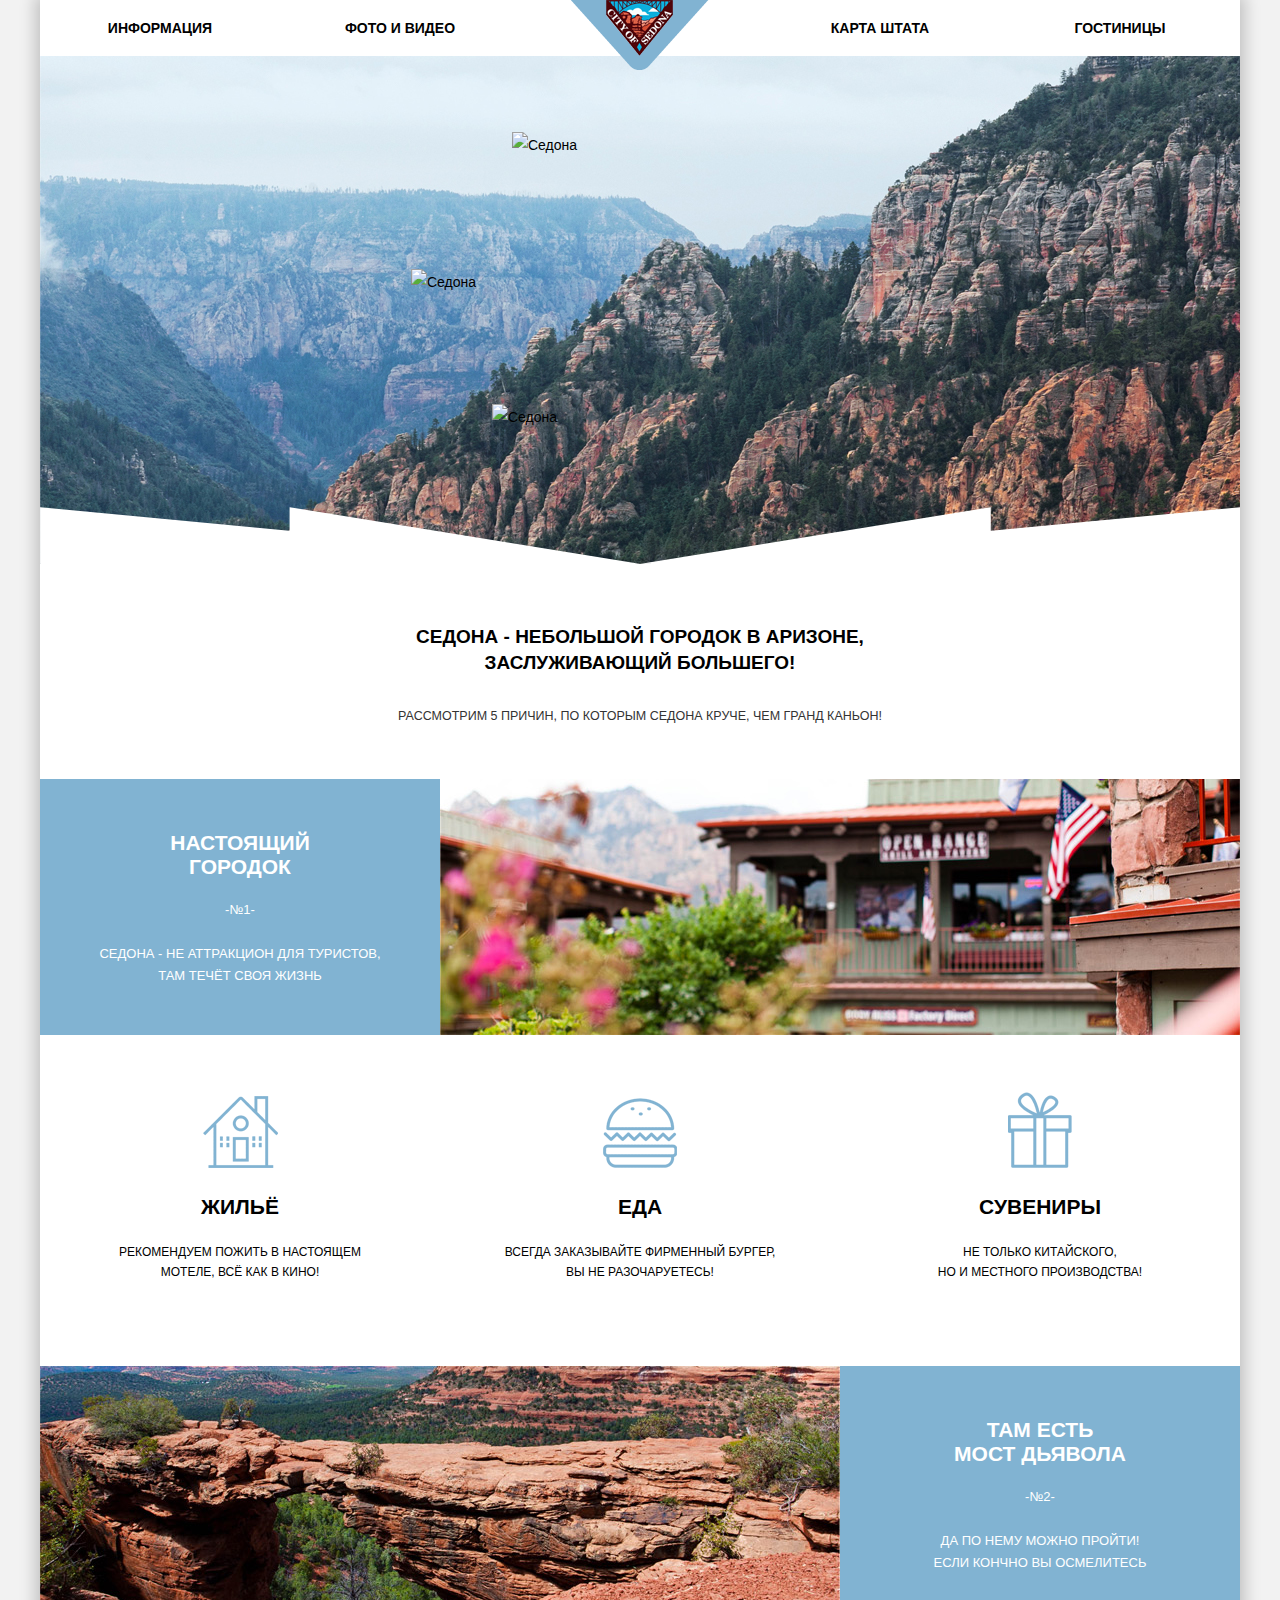
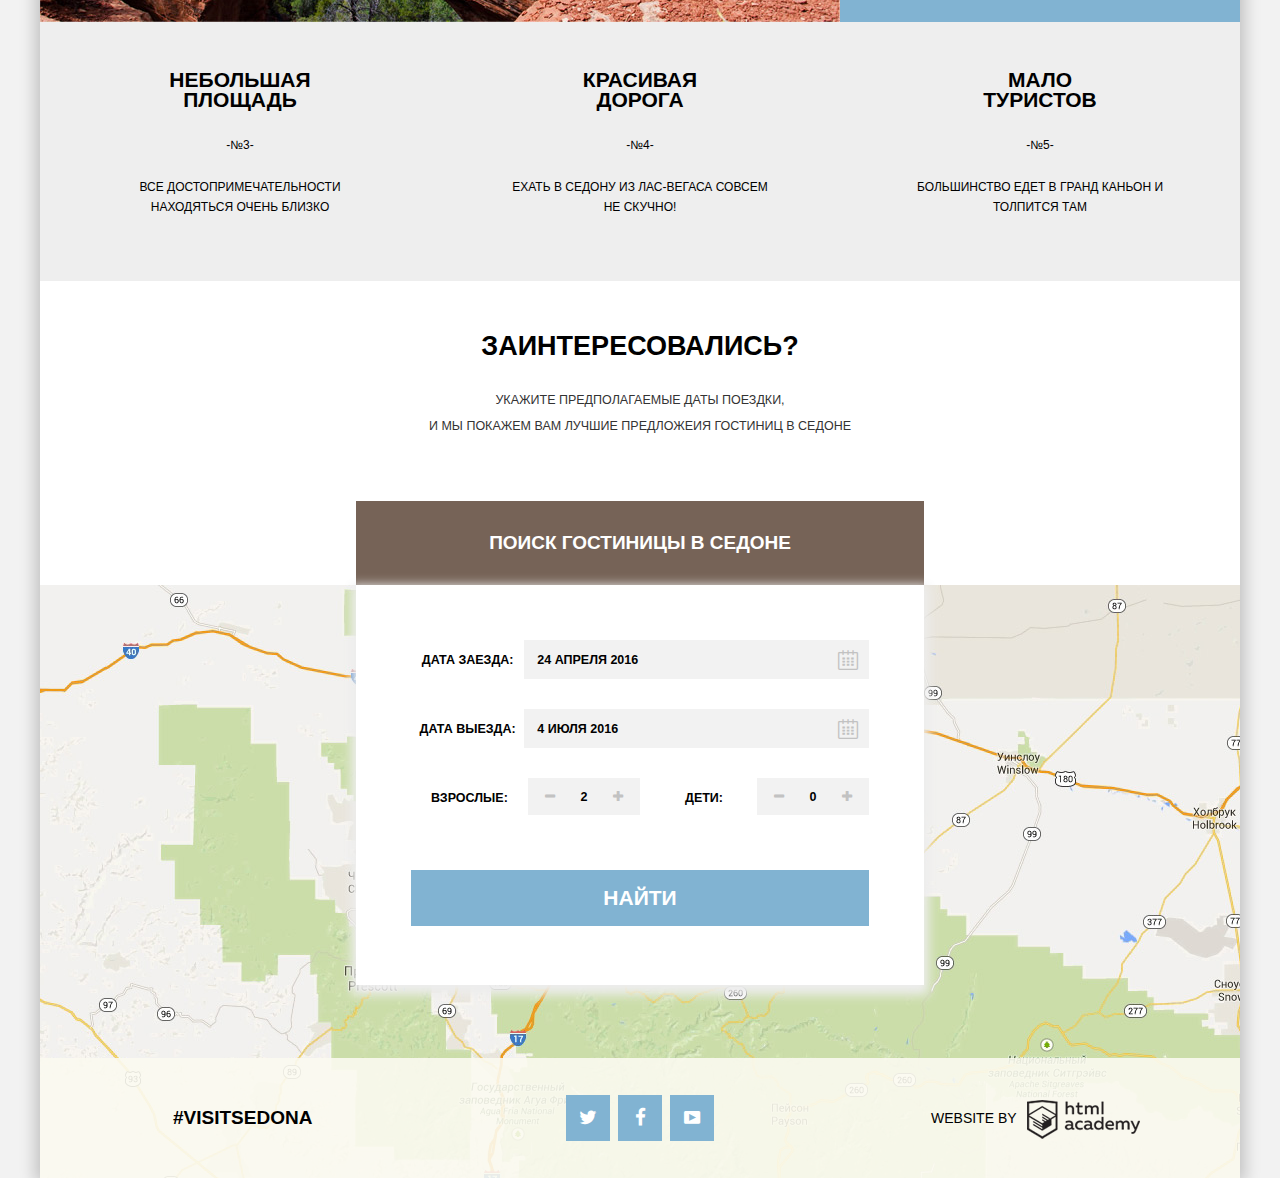
==== commit ea558408: "исправил замечания" ====
--- a/index.html
+++ b/index.html
@@ -3,140 +3,141 @@
 <head>
   <meta charset="UTF-8">
   <title>HTML Academy: Седона</title>
-  <link href='https://fonts.googleapis.com/css?family=PT+Sans:400,700&subset=latin,cyrillic' rel='stylesheet' type='text/css'>
-  <link href='https://fonts.googleapis.com/css?family=PT+Sans+Narrow:400,700&subset=latin,cyrillic' rel='stylesheet' type='text/css'>
+  <link href="https://fonts.googleapis.com/css?family=PT+Sans:400,700&subset=latin,cyrillic" rel="stylesheet" type="text/css">
   <link href="css/normalize.css" rel="stylesheet">
   <link href="css/style.css" rel="stylesheet">
 </head>
 <body>
-<!--<img class="check1" src="img/check1.jpg" width="1200" height="2762" alt="Седона">-->
-  <header class="main-header clearfix">
-    <div class="header-logo"><img src="img/header-logo.png" width="138" height="70" alt="Седона"></div>
-    <nav class="main-navigation">
-      <ul class="main-menu">
-        <li><a href="#">Информация</a></li>
-        <li><a href="#">ФОТО И ВИДЕО</a></li>
-        <li><a href="#">КАРТА ШТАТА</a></li>
-        <li><a href="catalog.html">ГОСТИНИЦЫ</a></li>
-      </ul>
-    </nav>
-    <div class="poster clearfix">
-      <div class="welgorg-post"><img src="img/Welcome-gorg.png" width="256" height="86" alt="Седона"></div>
-      <div class="sedona-post"><img src="img/Sedona.gif" width="458" height="78" alt="Седона"></div>
-      <div class="because-post"><img src="img/Because.gif" width="296" height="80" alt="Седона"></div>
-      <div class="tryangle-layer"><img  src="img/tryangle-layer.png" width="1200" height="57" alt="Седона"></div>
-    </div>
-  </header>
-  <main>
-    <div class="main-feature">
-      <h2>СЕДОНА - НЕБОЛЬШОЙ ГОРОДОК В АРИЗОНЕ,<br>ЗАСЛУЖИВАЮЩИЙ БОЛЬШЕГО!</h2>
-      <p>РАССМОТРИМ 5 ПРИЧИН, ПО КОТОРЫМ СЕДОНА КРУЧЕ, ЧЕМ ГРАНД КАНЬОН!</p>
-    </div>
-    <div class="feature-container">
-      <div class="feature-view clearfix">
-        <div class="text-part">
-          <h2>НАСТОЯЩИЙ<br>ГОРОДОК</h2>
-          <p>-№1-</p>
-          <p>СЕДОНА - НЕ АТТРАКЦИОН ДЛЯ ТУРИСТОВ,<br>ТАМ ТЕЧЁТ СВОЯ ЖИЗНЬ</p>
+  <div class="main-container">
+    <header class="main-header clearfix">
+      <div class="header-logo"><a href="index.html"><img src="img/header-logo.png" width="138" height="70" alt="Седона"></a></div>
+      <nav class="main-navigation">
+        <ul class="main-menu">
+          <li><a href="#">Информация</a></li>
+          <li><a href="#">ФОТО И ВИДЕО</a></li>
+          <li><a href="#">КАРТА ШТАТА</a></li>
+          <li><a href="catalog.html">ГОСТИНИЦЫ</a></li>
+        </ul>
+      </nav>
+      <div class="poster clearfix">
+        <div class="welgorg-post"><img src="img/Welcome-gorg.png" width="256" height="86" alt="Седона"></div>
+        <div class="sedona-post"><img src="img/Sedona.png" width="458" height="78" alt="Седона"></div>
+        <div class="because-post"><img src="img/Because.png" width="296" height="80" alt="Седона"></div>
+      </div>
+    </header>
+    <main>
+      <div class="main-feature">
+        <h2>СЕДОНА - НЕБОЛЬШОЙ ГОРОДОК В АРИЗОНЕ,<br>ЗАСЛУЖИВАЮЩИЙ БОЛЬШЕГО!</h2>
+        <p>РАССМОТРИМ 5 ПРИЧИН, ПО КОТОРЫМ СЕДОНА КРУЧЕ, ЧЕМ ГРАНД КАНЬОН!</p>
+      </div>
+      <div class="feature-container">
+        <div class="feature-view clearfix">
+          <div class="text-part">
+            <h2>НАСТОЯЩИЙ<br>ГОРОДОК</h2>
+            <p>-№1-</p>
+            <p>СЕДОНА - НЕ АТТРАКЦИОН ДЛЯ ТУРИСТОВ,<br>ТАМ ТЕЧЁТ СВОЯ ЖИЗНЬ</p>
+          </div>
+          <div class="image-part"><img src="img/cedona-photo.jpg" width="800" height="256" alt="Седона"></div>
         </div>
-        <div class="image-part"><img src="img/cedona-photo.jpg" width="800" height="256" alt="Седона"></div>
-      </div>
-      <div class="feature-box clearfix">
-        <div class="feature">
-          <img src="img/hause.png" width="75" height="72" alt="Седона">
-          <h2>ЖИЛЬЁ</h2>
-          <p>РЕКОМЕНДУЕМ ПОЖИТЬ В НАСТОЯЩЕМ<br>МОТЕЛЕ, ВСЁ КАК В КИНО!</p>
+        <div class="feature-box clearfix">
+          <div class="feature">
+            <img src="img/hause.png" width="75" height="72" alt="Седона">
+            <h2>ЖИЛЬЁ</h2>
+            <p>РЕКОМЕНДУЕМ ПОЖИТЬ В НАСТОЯЩЕМ<br>МОТЕЛЕ, ВСЁ КАК В КИНО!</p>
+          </div>
+          <div class="feature">
+            <img src="img/food.png" width="74" height="70" alt="Седона">
+            <h2>ЕДА</h2>
+            <p>ВСЕГДА ЗАКАЗЫВАЙТЕ ФИРМЕННЫЙ БУРГЕР,<br>ВЫ НЕ РАЗОЧАРУЕТЕСЬ!</p>
+          </div> 
+          <div class="feature">
+            <img src="img/souvenir.png" width="64" height="76" alt="Седона">
+            <h2>СУВЕНИРЫ</h2>
+            <p>НЕ ТОЛЬКО КИТАЙСКОГО,<br>НО И МЕСТНОГО ПРОИЗВОДСТВА!</p>
+          </div>
         </div>
-        <div class="feature">
-          <img src="img/food.png" width="74" height="70" alt="Седона">
-          <h2>ЕДА</h2>
-          <p>ВСЕГДА ЗАКАЗЫВАЙТЕ ФИРМЕННЫЙ БУРГЕР,<br>ВЫ НЕ РАЗОЧАРУЕТЕСЬ!</p>
-        </div> 
-        <div class="feature">
-          <img src="img/souvenir.png" width="64" height="76" alt="Седона">
-          <h2>СУВЕНИРЫ</h2>
-          <p>НЕ ТОЛЬКО КИТАЙСКОГО,<br>НО И МЕСТНОГО ПРОИЗВОДСТВА!</p>
+        <div class="feature-view clearfix">
+          <div class="image-part"><img src="img/brige-photo.jpg" width="800" height="256" alt="Седона"></div>
+          <div class="text-part">
+            <h2>ТАМ ЕСТЬ<br>МОСТ ДЬЯВОЛА</h2>
+            <p>-№2-</p>
+            <p>ДА ПО НЕМУ МОЖНО ПРОЙТИ!<br>ЕСЛИ КОНЧНО ВЫ ОСМЕЛИТЕСЬ</p>
+          </div>
+        </div>      
+        <div class="number-features clearfix">
+          <div class="number-feature">
+            <h2>НЕБОЛЬШАЯ<br>ПЛОЩАДЬ</h2>
+            <p>-№3-</p>
+            <p>ВСЕ ДОСТОПРИМЕЧАТЕЛЬНОСТИ<br>НАХОДЯТЬСЯ ОЧЕНЬ БЛИЗКО</p>
+          </div>
+          <div class="number-feature">
+            <h2>КРАСИВАЯ<br>ДОРОГА</h2>
+            <p>-№4-</p>
+            <p>ЕХАТЬ В СЕДОНУ ИЗ ЛАС-ВЕГАСА СОВСЕМ<br>НЕ СКУЧНО!</p>
+          </div>
+          <div class="number-feature">
+            <h2>МАЛО<br>ТУРИСТОВ</h2>
+            <p>-№5-</p>
+            <p>БОЛЬШИНСТВО ЕДЕТ В ГРАНД КАНЬОН И<br>ТОЛПИТСЯ ТАМ</p>
+          </div>
         </div>
       </div>
-      <div class="feature-view clearfix">
-        <div class="image-part"><img src="img/brige-photo.jpg" width="800" height="256" alt="Седона"></div>
-        <div class="text-part">
-          <h2>ТАМ ЕСТЬ<br>МОСТ ДЬЯВОЛА</h2>
-          <p>-№2-</p>
-          <p>ДА ПО НЕМУ МОЖНО ПРОЙТИ!<br>ЕСЛИ КОНЧНО ВЫ ОСМЕЛИТЕСЬ</p>
-        </div>
-      </div>      
-      <div class="number-features clearfix">
-        <div class="number-feature">
-          <h2>НЕБОЛЬШАЯ<br>ПЛОЩАДЬ</h2>
-          <p>-№3-</p>
-          <p>ВСЕ ДОСТОПРИМЕЧАТЕЛЬНОСТИ<br>НАХОДЯТЬСЯ ОЧЕНЬ БЛИЗКО</p>
-        </div>
-        <div class="number-feature">
-          <h2>КРАСИВАЯ<br>ДОРОГА</h2>
-          <p>-№4-</p>
-          <p>ЕХАТЬ В СЕДОНУ ИЗ ЛАС-ВЕГАСА СОВСЕМ<br>НЕ СКУЧНО!</p>
-        </div>
-        <div class="number-feature">
-          <h2>МАЛО<br>ТУРИСТОВ</h2>
-          <p>-№5-</p>
-          <p>БОЛЬШИНСТВО ЕДЕТ В ГРАНД КАНЬОН И<br>ТОЛПИТСЯ ТАМ</p>
+      <div class="main-feature main-feature-form">
+        <h1>ЗАИНТЕРЕСОВАЛИСЬ?</h1>
+        <p>УКАЖИТЕ ПРЕДПОЛАГАЕМЫЕ ДАТЫ ПОЕЗДКИ,<br>И МЫ ПОКАЖЕМ ВАМ ЛУЧШИЕ ПРЕДЛОЖЕИЯ ГОСТИНИЦ В СЕДОНЕ</p>
+        <button class="modal-content-close" type="button" title="ПОИСК ГОСТИНИЦЫ В СЕДОНЕ">ПОИСК ГОСТИНИЦЫ В СЕДОНЕ</button>
+        <div class="modal-content">
+          <form action="#" method="post">
+            <div class="label-container clearfix"> 
+              <label for="arrival-id">ДАТА ЗАЕЗДА:</label>
+              <input type="text" name="arrival-date" id="arrival-id" value="24 апреля 2016">
+              <span class="icon-calendar"></span>
+            </div>
+            <div class="label-container clearfix"> 
+              <label for="departure-id">ДАТА ВЫЕЗДА:</label>
+              <input type="text" name="departure-date" id="departure-id" value="4 июля 2016">
+              <span class="icon-calendar"></span>
+            </div>
+            <div class="number-box clearfix">
+              <label for="adults-id">ВЗРОСЛЫЕ:</label>
+              <div class="clients-number">
+                <button><span class="icon-plus"></span></button>
+                <input type="text" name="adults" id="adults-id" value="2">
+                <button><span class="icon-minus"></span></button>
+              </div>
+            </div>
+            <div class="number-box clearfix">
+              <label for="children-id">ДЕТИ:</label>
+              <div class="clients-number">
+                <button><span class="icon-plus"></span></button>
+                <input type="text" name="children" id="children-id" value="0">
+                <button><span class="icon-minus"></span></button>
+              </div>
+            </div>
+            <input type="submit" value="НАЙТИ">
+          </form>
         </div>
       </div>
-    </div>
-    <div class="main-feature">
-      <h1>ЗАИНТЕРЕСОВАЛИСЬ?</h1>
-      <p>УКАЖИТЕ ПРЕДПОЛАГАЕМЫЕ ДАТЫ ПОЕЗДКИ,<br>И МЫ ПОКАЖЕМ ВАМ ЛУЧШИЕ ПРЕДЛОЖЕИЯ ГОСТИНИЦ В СЕДОНЕ</p>
-    </div>
-    <div class="form-phone"><img src="img/map.jpg" width="1200" height="593" alt="Седона"></div>
-    <div class="modal-content">
-      <button class="modal-content-close" type="button" title="ПОИСК ГОСТИНИЦЫ В СЕДОНЕ">ПОИСК ГОСТИНИЦЫ В СЕДОНЕ</button>
-      <form action="#" method="post">
-        <div class="label-container clearfix"> 
-          <label for="arrival-id">ДАТА ЗАЕЗДА:</label>
-          <input type="text" name="arrival-date" id="arrival-id" value="24 апреля 2016">
-          <span class="icon-calendar"></span>
-        </div>
-        <div class="label-container clearfix"> 
-          <label for="departure-id">ДАТА ВЫЕЗДА:</label>
-          <input type="text" name="departure-date" id="departure-id" value="4 июля 2016">
-          <span class="icon-calendar"></span>
-        </div>
-        <div class="number-box clearfix">
-          <label for="adults-id">ВЗРОСЛЫЕ:</label>
-          <div class="clients-number">
-            <button><span class="icon-plus"></span></button>
-            <input type="text" name="adults" id="adults-id" value="2">
-            <button><span class="icon-minus"></span></button>
-          </div>
-        </div>
-        <div class="number-box clearfix">
-          <label for="children-id">ДЕТИ:</label>
-          <div class="clients-number">
-            <button><span class="icon-plus"></span></button>
-            <input type="text" name="children" id="children-id" value="0">
-            <button><span class="icon-minus"></span></button>
-          </div>
-        </div>
-        <input type="submit" value="НАЙТИ">
-      </form>
-    </div>
-  </main>
-  <footer class="main-footer clearfix">
-    <div class="container">
-        <section class="footer-contacts">
-          <span>#VISITSEDONA</span>
-        </section>
-        <section class="footer-social">
-          <a class="social-btn social-btn-tv" href="#"><span class="icon-twitter"></span></a>
-          <a class="social-btn social-btn-fb" href="#"><span class="icon-facebook"></span></a>
-          <a class="social-btn social-btn-yt" href="#"><span class="icon-youtube"></span></a>
-        </section>
-        <section class="footer-logo">
-          <p>WEBSITE BY</p>
-          <a class="btn" href="https://htmlacademy.ru"><span class="sprite"></span></a>
-        </section>
-    </div>
-  </footer>  
+      <div class="map">
+        <img src="img/map.jpg" width="1200" height="593" alt="Седона">
+      </div>
+    </main>
+    <footer class="main-footer clearfix">
+      <div class="container">
+          <section class="footer-contacts">
+            <span>#VISITSEDONA</span>
+          </section>
+          <section class="footer-social">
+            <a class="social-btn social-btn-tv" href="#"><span class="icon-twitter"></span></a>
+            <a class="social-btn social-btn-fb" href="#"><span class="icon-facebook"></span></a>
+            <a class="social-btn social-btn-yt" href="#"><span class="icon-youtube"></span></a>
+          </section>
+          <section class="footer-logo">
+            <p>WEBSITE BY</p>
+            <a class="btn" href="https://htmlacademy.ru"><span class="sprite"></span></a>
+          </section>
+      </div>
+    </footer>
+  </div>  
 </body>
 </html>--- a/css/style.css
+++ b/css/style.css
@@ -1,43 +1,44 @@
-
+.wrapper	{
+	width: 1056px;
+	margin: 0 auto;
+}
 
 body{
-	width: 1200px;
 	padding: 0px;
-	margin: 0 auto;
+	margin: 0px;
 	font-family: "PTSans", "Arial",sans-serif;
 	font-size: 14px;
 	color: #000000;
 	line-height: 26px;
-	box-shadow: 0 0 5px 5px #dbdbdb;
+	background: #f2f2f2;
 }
 
 @font-face {
-  font-weight: normal;
-  font-style: normal;
-
-  font-family: "symbols-sedona";
-  src: url("../fonts/symbols-sedona.woff") format("woff"),
-       url("../fonts/symbols-sedona.woff2") format("woff2");
-}
-
+	font-weight: normal;
+	font-style: normal;
+
+	font-family: "symbols-sedona";
+	src: url("../fonts/symbols-sedona.woff") format("woff"),
+    	url("../fonts/symbols-sedona.woff2") format("woff2");
+}
 
 [class^="icon-"]::before,
 [class*=" icon-"]::before {
-  display: inline-block;
-  width: 1em;
-  margin-right: 0.2em;
-  margin-left: 0.2em;
-
-  font-weight: normal;
-  line-height: 1em;
-  font-family: "symbols-sedona";
-  text-align: center;
-  text-transform: none;
-  text-decoration: inherit;
-  font-style: normal;
-  font-variant: normal;
-
-  speak: none;
+	display: inline-block;
+	width: 1em;
+	margin-right: 0.2em;
+	margin-left: 0.2em;
+
+	font-weight: normal;
+	line-height: 1em;
+	font-family: "symbols-sedona";
+	text-align: center;
+	text-transform: none;
+	text-decoration: inherit;
+	font-style: normal;
+	font-variant: normal;
+
+	speak: none;
 }
 
 .icon-facebook::before { content: "\66"; } /* "f" */
@@ -52,8 +53,8 @@
 .icon-minus::before { content: "\e802"; } /* "" */
 .icon-youtube::before { content: "\f39e"; } /* "" */
 
-.check1{
-	z-index:300;
+.check1 {
+	z-index: 300;
 	position: absolute;
 	opacity: 0.5;
 }
@@ -81,18 +82,19 @@
 	height: auto;
 }
 
-.clearfix::after{
+.clearfix::after {
 	content: "";
 	display: block;
 	clear: both;
 }
 
-.main-header{
+.main-header {
 	width:1200px;
 	margin: 0 auto;
-}
-
-.main-navigation{
+	background: white;
+}
+
+.main-navigation {
 	min-height: 56px;
 }
 
@@ -102,7 +104,7 @@
 	padding: 0;
 }
 
-.main-menu li{
+.main-menu li {
 	float: left;
 	width: 20%;
 	text-align: center;
@@ -116,10 +118,10 @@
 	padding-top: 15px;
 	padding-bottom: 15px;
 	display: block;
-	color:black;
-	text-decoration:none;
-	font-weight: bold;
-	text-transform:uppercase;
+	color: black;
+	text-decoration: none;
+	font-weight: bold;
+	text-transform: uppercase;
 }
 
 .main-menu  a:hover{
@@ -129,23 +131,34 @@
 .header-logo{
 	position: absolute;
 	width: 138px;
-	left:50%;
-	margin-left:-69px; 
-	z-index:200;
+	left: 50%;
+	margin-left: -69px; 
+	z-index: 200;
 }
 
 .poster{ 
-	z-index:100;
+	z-index: 100;
 	width: 1200px;
 	min-height: 432px;
-	background-image: url("../img/rectposter.jpg"); 
+	background: gray url("../img/rectposter.jpg");
+	background-size: cover;
 	padding-top: 76px;
+	position: relative;
+}
+
+.poster:after {
+	content: "";
+	display: block;
+	width: 100%;
+	height: 57px;
+	background: url("../img/tryangle-layer.png") no-repeat;
+	position: absolute;
+	bottom: 0;
 }
 
 .tryangle-layer{
 	margin-top: 23px;
-
-	z-index:200;
+	z-index: 200;
 }
 
 .welgorg-post{
@@ -165,7 +178,7 @@
 .choosing-features{
 	width: 1200px;
 	min-height: 220px;
-	margin: 0px;
+	margin: 0;
 	background-image: url("../img/choose-photo.jpg");
 	display: block;
 }
@@ -173,44 +186,36 @@
 .choosing-features p{
 	display: block;
 	float: left;
-	margin:0%;
+	margin: 0;
 	vertical-align: middle;
 	font-weight: bold;
 	font-size: 16px;
 }
 
 
-.feature-column,
-.cell-slider{
-	width: 25%;
+.feature-column{
+	width: 24%;
 	min-height: 218px;
 	display: block;
-	float:left;
-	color:white;
-	text-transform:uppercase;
+	float: left;
+	color: white;
+	text-transform: uppercase;
 }
 
 .feature-column label{
-	width:100%;
-	display: block;
-	float: left;
-	margin: 0;
-	margin-top: 5%;
+	width: 100%;
+	display: block;
+	float: left;
+	margin: 0;
+	margin-top: 5.5%;
 	min-height: 20%;
-	padding-left: 63px;
-}
-
-.feature-column:nth-child(2) label{
-	padding-left: 18px;
-}
-
-.feature-column:nth-child(2) p{
-	width: 284px;
-	padding-left: 16px;
-}
+}
+
+
 
 .feature-column input{
  	margin-right: 21px;
+	border: none;
 }
 
 input[type=checkbox] {
@@ -219,11 +224,11 @@
 
 input[type=checkbox] + label:before{
 	content: "\2610";
-	margin-right: 20px;
+	margin-right: 14px;
 	font-weight: bold;
 	font-size: 26px;
 	position: relative;
-	top:5px;
+	top: 5px;
 
 	display: inline-block;
 	width: 1em;
@@ -244,40 +249,39 @@
 input[type=checkbox]:checked + label:before{
 	content: "\2611";
 	padding-left: 2px;
-	margin-right: 18px;
+	margin-right: 12px;
 	font-size: 26px;
 }
 
 .feature-column p{
 	width: 234px;
 	min-height: 24%;
-	padding-top: 8%;
-	padding-left: 66px;
+	padding-top: 9.5%;
 }
 
 .cell-slider{
-	width: 50%;
-	outline-color: yellow;
+	width: 320px;
+	display: block;
+	float: right;
+	color: white;
+	text-transform: uppercase;
 }
 
 .cell-slider p{
 	width: 405px;
-	padding-left: 195px;
 	min-height: 18%;
-	padding-top: 4%;
+	padding-top: 8%;
+	margin-left: -10px;
 }
 
 .price-controls{
-	border:2px solid white;
-	width: 314px;
-	padding: 0px;
-	margin-left: 210px;
-	margin-top: 56px;
-
+	border: 2px solid white;
+	padding: 0;
+	margin-top: 59px;
 }
 
 .price-controls input{
-	border:none;
+	border: none;
 	width: 40px;
 	margin-left: 5px;
 	font-size: 14px;
@@ -288,26 +292,30 @@
 .vertical-bar{
 	border-left: 2px solid white;
 	width: 2px;
-	height: 21px;
-	float: left;
-	margin-top: 3px;
+	height: 22px;
+	float: left;
+	margin-top: 4px;
 }
 
 .price-controls label{
 	display: block;
 	float: left;
-	width: 94px;
+	width: 115px;
 	padding-top: 3px;
 	padding-bottom: 2px;
-	padding-left: 52px;
-	margin:0;
+	padding-left: 40px;
+	margin: 0;
+	font-size: 13px;
+}
+
+.price-controls label:nth-child(1){
+	padding-left: 60px;
+	width: 95px;
 }
 
 .range-controls{
 	position: relative;
-	width: 314px;
 	padding: 20px 0;
-	margin-left: 210px;
 }
 
 .scale{
@@ -324,11 +332,11 @@
 .toggle{
 	position: absolute;
 	top: 11px;
-	border:8px solid white;
+	border: 8px solid white;
 	background: #ababab;
 	border-radius: 50%;
 	width: 4px;
-	height:4px;
+	height: 4px;
 	cursor: pointer;
 }
 
@@ -337,21 +345,20 @@
 }
 
 .max-toggle{
-	right:50px;
+	right: 49px;
 }
 
 .cell-slider input[type="submit"]{
-	border:2px solid white;
+	border: 2px solid white;
 	border-radius: 3px;
-	width: 133px;
-	height: 30px;
+	width: 135px;
+	height: 35px;
 	background: none;
-	color:white;
-	text-transform:uppercase; 
-	display: block;
-	float: right;
-	margin-right: 168px;
-	margin-top: 10px;
+	color: white;
+	text-transform: uppercase; 
+	display: block;
+	margin: 0 auto;
+	margin-top: 12px;
 }
 
 .cell-slider input[type="submit"]:hover{
@@ -367,75 +374,76 @@
 .search-bar{
 	width: 1134px;
 	min-height: 56px;
-	text-transform:uppercase;
-	padding-top: 30px;
+	text-transform: uppercase;
+	padding-top: 27px;
 	padding-left: 66px;
 	margin-top: 0;
 }
 
 .search-bar h2{
 	width: 120px;
-	float:left;
-	margin:0;
+	float: left;
+	margin: 0;
 	margin-right: 50px;
-
 }
 
 .search-bar ul{
 	list-style: none;
 	margin: 0;
 	padding-top: 0px;
-
 }
 
 .search-bar li{
-	float:left;
+	float: left;
 	font-size: 12px;
 	text-align: right;
 	position: relative;
 	margin-right: 25px;
 }
 
-.search-bar li a{
+.search-bar a{
 	color: #b1b1b1;
 	text-decoration: none;
 	border-bottom: 1px dotted #b1b1b1;
 }
 
-.search-bar li a:hover{
-	color:#81b3d2;
+.search-bar a:hover{
+	color: #81b3d2;
 	border-bottom: 1px dotted #81b3d2;
 }
 
-.search-bar li a:active{
-	color:#000000;
-	border-bottom:none;
+.search-bar-item a:active{
+	color: #000000;
+	border-bottom: none;
 }
 
 .search-bar li .disabled,
 .search-bar li .disabled:hover,
 .search-bar li .disabled:active{
 	color: #81b3d2;
-	border:none;
+	border: none;
 
 }
 .columns{
 	float: right;
-	margin-right: 68px;
+	margin-right: 69px;
 }
  
 .column{
- 	display: inline-block;
- 	font-size: 23px;
- 	color: #81b3d2;
+	display: inline-block;
+	font-size: 23px;
+	color: #81b3d2;
+	margin-right: -9px;
 }
 
 .column a{
-  	color: #81b3d2;
+	color: #81b3d2;
+	border: none;
 }
 
 .column a:hover{
-  	color: #000000;
+	color: #000000;
+	border: none;
 }
 
 
@@ -449,7 +457,7 @@
 }
 
 .hotel-photo{
-	width:135px;
+	widows: 135px;
 	margin-left: 72px;
 	padding-top: 30px;
 	float: left;
@@ -459,40 +467,47 @@
 .reserve-column{
 	width: 750px;
 	float: left;
-	padding-top: 30px;
+	padding-top: 25px;
 	margin-left: 30px;
+	font-size: 14px;
+	text-transform: uppercase;
 }
 
 .reserve-column a{
 	display: block;
 	font-size: 21px;
 	font-weight: bold;
-	text-transform:uppercase;
+	text-transform: uppercase;
 	text-decoration: none;
 	color: #000000;
+	margin-bottom: 3px;
 
 }
 
 .reserve-column a:first-child:hover{
-	color:#c4dcea;
+	color: #c4dcea;
 }
 
 .reserve-column a:first-child:active{
-	color:#b2b2b2;
+	color: #b2b2b2;
 }
 
 .reserve-column span:nth-child(3) {
 	position: absolute;
-	left: 442px;
+	left: 427px;
+}
+
+.reserve-block{
+	margin-top: 13px;
 }
 
 .reserve-column .button{
 	display: inline-block;
 	min-width: 0;
-	padding: 6px 16px;
+	padding: 0 14px;
 	color: white;
-	text-transform:uppercase;
-	font-size: 14px;
+	text-transform: uppercase;
+	font-size: 13px;
 	font-weight: bold;
 	text-decoration: none;
 }
@@ -511,7 +526,7 @@
 }
 .reserve-button{
 	background-color: #766357;
-	margin-left: 4px;
+	margin-left: 2px;
 }
 
 .reserve-button:hover{
@@ -528,14 +543,19 @@
 	width: 110px;
 	float: right;
 	min-height: 120px;
-	margin-right: 72px;
+	margin-right: 63px;
+	text-transform: uppercase;
 }
 
 .stars{
-	margin-top: 30px;
-	float:right;
+	margin-top: 25px;
+	float: right;
 	color: #92bdd8;
-	font-size: 16px;
+	font-size: 19px;
+}
+
+.icon-star{
+	margin-left: -7px;
 }
 
 .rating{
@@ -543,9 +563,9 @@
 	padding: 7px 15px;
 	margin-bottom: 0px;
 	text-align: center;
-	margin-top: 24px;
-	color:#797979;
-	float:right;
+	margin-top: 36px;
+	color: #797979;
+	float: right;
 }
 
 .main-feature{
@@ -555,14 +575,12 @@
 	margin-top: 34px;
 	text-align: center;
 	color: #333333;
-	font-style: "PT Sans Narrow", "Arial",sans-serif;
 	font-size: 12.5px;
-
+	background: white;
 }
 
 .main-feature h2{
 	margin-bottom: 27px;
-	font-style: "PT Sans Narrow", "Arial",sans-serif;
 	font-size: 19px;
 }
 
@@ -584,7 +602,6 @@
 	margin-top: 52px;
 	font-size: 21px;
 	line-height: 24px;
-	font-style: "PT Sans Narrow", "Arial",sans-serif;
 }
 
 .text-part p{
@@ -605,8 +622,8 @@
 }
 
 .feature-view{
-	background-color:#81b3d2;
-	margin:0px;
+	background-color: #81b3d2;
+	margin: 0;
 }
 
 .feature{
@@ -679,13 +696,13 @@
 	width: 458px;
 	min-height: 100px;
 	height: 290px;
-	background-color:#ffffff;
+	background-color: #ffffff;
 	color: #000000;
 	font-weight: bold;
 	padding: 55px;
-	position:absolute;
-	top:2167px;
-	left:50%;
+	position: absolute;
+	top: 100%;
+	left: 50%;
 	margin-left: -284px;
 	box-shadow: 0 5px 10px 5px #ededed;
 }
@@ -699,11 +716,9 @@
 	color: #ffffff;
 	font-weight: bold;
 	font-size: 19px;
- 	cursor: pointer;
-	position: absolute;
-	top: -84px;
-	right: 0;
-	border:none;
+	cursor: pointer;
+	border: none;
+	margin-top: 50px;
 }
 
 .modal-content input[type="text"]{
@@ -733,7 +748,7 @@
 
 .modal-content label{
 	position: relative;
-	top:7px;
+	top: 7px;
 	border: none;
 }
 
@@ -747,27 +762,26 @@
 	display: block;
 	position: absolute;
 	right: 7px;
-	top:10px;
-	color:#c2c2c2;
-	cursor:pointer;
+	top: 10px;
+	color: #c2c2c2;
+	cursor: pointer;
 	font-size: 20px;
 }
 
 .icon-calendar:hover,
 .clients-number button:hover{
-	color:#111111;
+	color: #111111;
 }
 
 .icon-calendar:active,
 .clients-number button:active{
-	color:#81b3d2;
+	color: #81b3d2;
 }
 
 .number-box{
-
 	margin-bottom: 55px;
 	width: 50%;
-	float:left;	
+	float: left;	
 }
 
 .clients-number{
@@ -778,23 +792,22 @@
 
 .clients-number button{
 	float: right;
-	background-color:#f2f2f2;
+	background-color: #f2f2f2;
 	border: none;
 	min-height: 37px;
 	font-weight: bold;
-	text-transform:uppercase;
+	text-transform: uppercase;
 	width: 40%;
 	text-align: center;
 	padding: 0;
-	color:#c2c2c2;
+	color: #c2c2c2;
 }
 
  .number-box input[type="text"]{
-	min-width: 0px;
+	min-width: 0;
 	width: 20%;
 	text-align: center;
-	padding:0;
-
+	padding: 0;
 }
 
 .number-box label{
@@ -807,7 +820,7 @@
 
 form .number-box:nth-child(4) label{
 	margin-right: 30px;
-	padding-left:18%;
+	padding-left: 18%;
 }
 
 .modal-content input[type="submit"]{
@@ -815,7 +828,7 @@
 	min-height: 56px;
 	background-color:#81b3d2;
 	margin: 0 auto;
-	border:none;
+	border: none;
 	margin-bottom: 52px;
 	color: #ffffff;
 	font-weight: bold;
@@ -837,14 +850,14 @@
 	width: 1200px;
 	display: block;
 	position: absolute;
-	top:-120px;
+	top: -120px;
 	background-color: rgba(251, 249, 239, 0.9);
 }
 
 .catalog-cont{
 	position: relative;
-	top:0px;	
-	background:none;
+	top: 0;	
+	background: none;
 }
 
 .main-footer{
@@ -857,7 +870,7 @@
 	margin-right: 60px;
 	margin-left: 133px;
 	margin-top: 47px;
-	color:#000000;
+	color: #000000;
 	font-size: 19px;
 	font-weight: bold;
 	text-decoration: none;
@@ -893,7 +906,6 @@
 	background-image: url("../img/sprite/spritesedona.png");
 	background-repeat: no-repeat;
 	display: block;
-
 	width: 113px;
 	height: 39px;
 	background-position: -10px -10px;
@@ -917,7 +929,6 @@
 	color: #ffffff;
 	font-size: 19px;
 	padding-top: 10px;
-
 	vertical-align: middle;
 	text-decoration: none;
 	background: #81b3d2;
@@ -931,4 +942,17 @@
 .social-btn:hover:active{
 	background-color: #5496bd;
 	color: #88b6d1;
+}
+
+.main-feature-form {
+	position: relative;
+	padding-bottom: 0;
+}
+
+.main-container {
+	width: 1200px;
+	margin: 0 auto;
+	box-shadow: 0 0 15px 5px rgba(0, 1, 1, 0.2);
+	background: white;
+	position: relative;
 }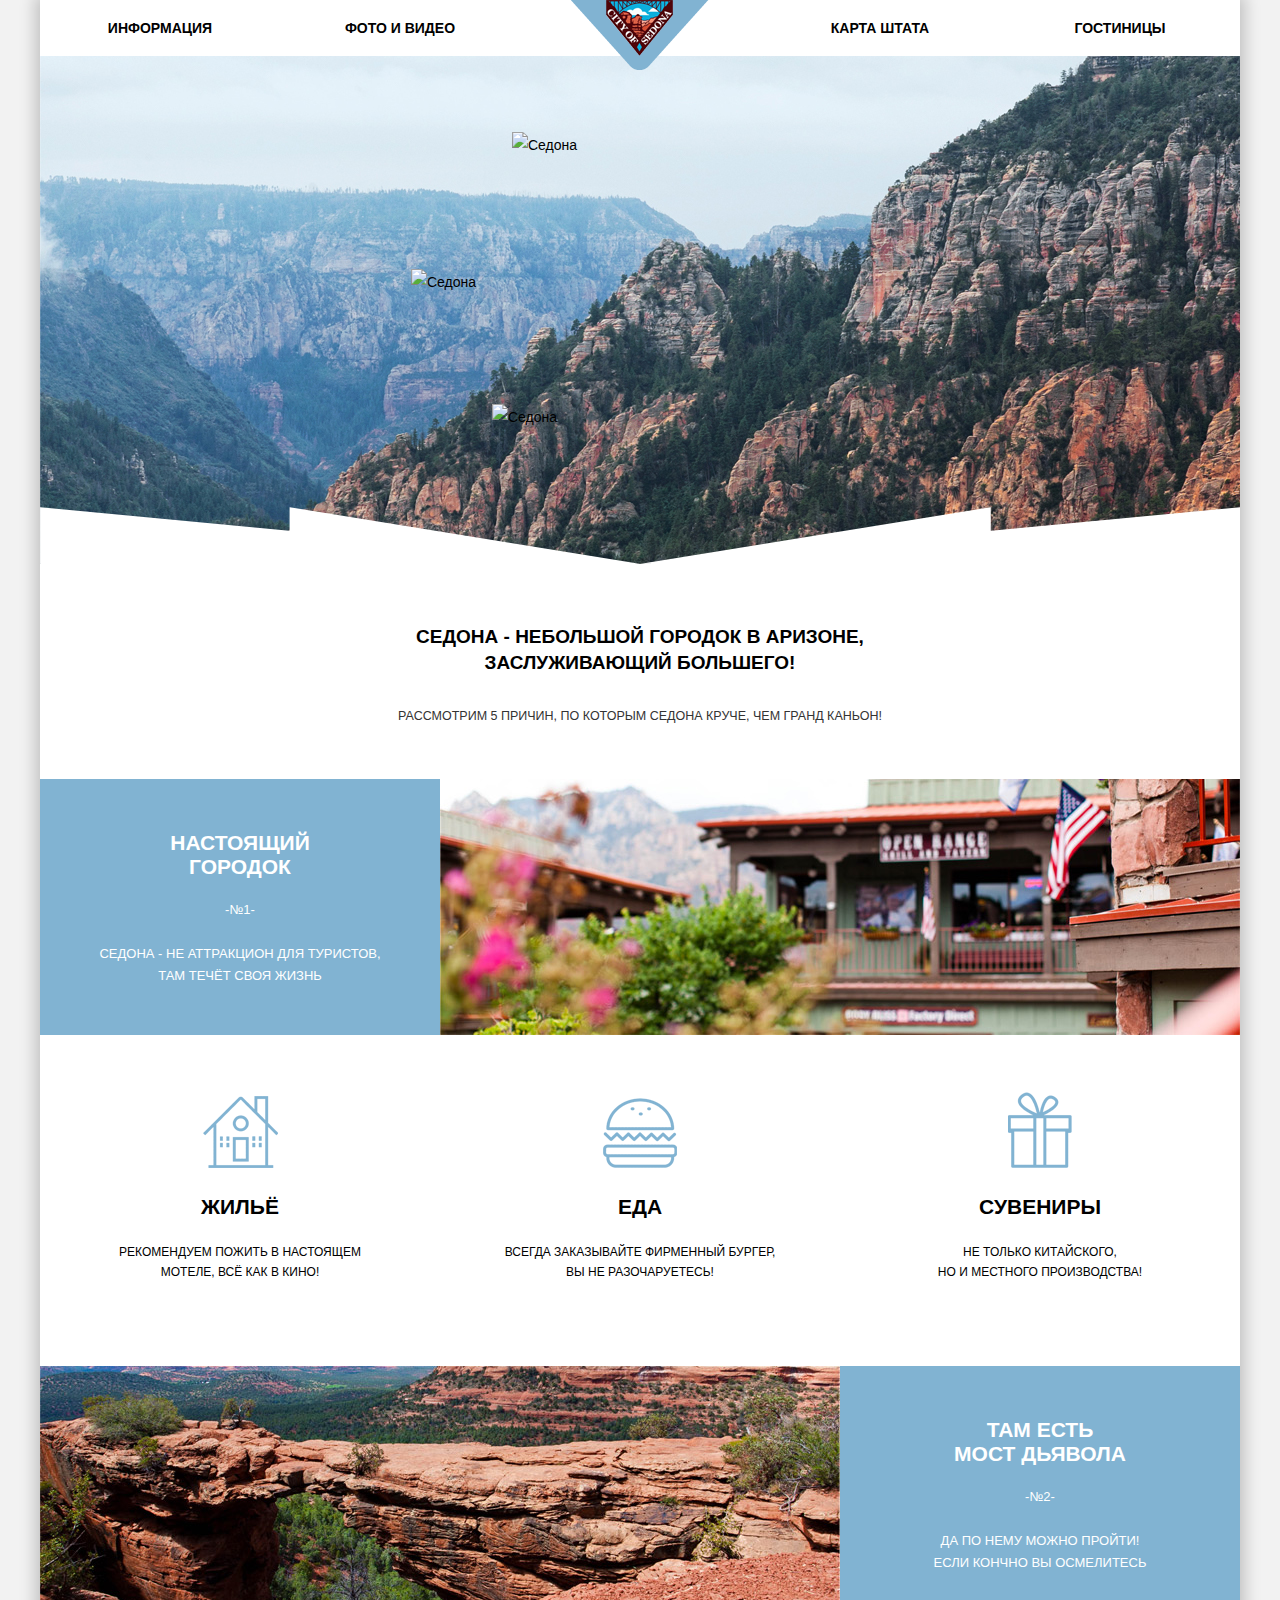
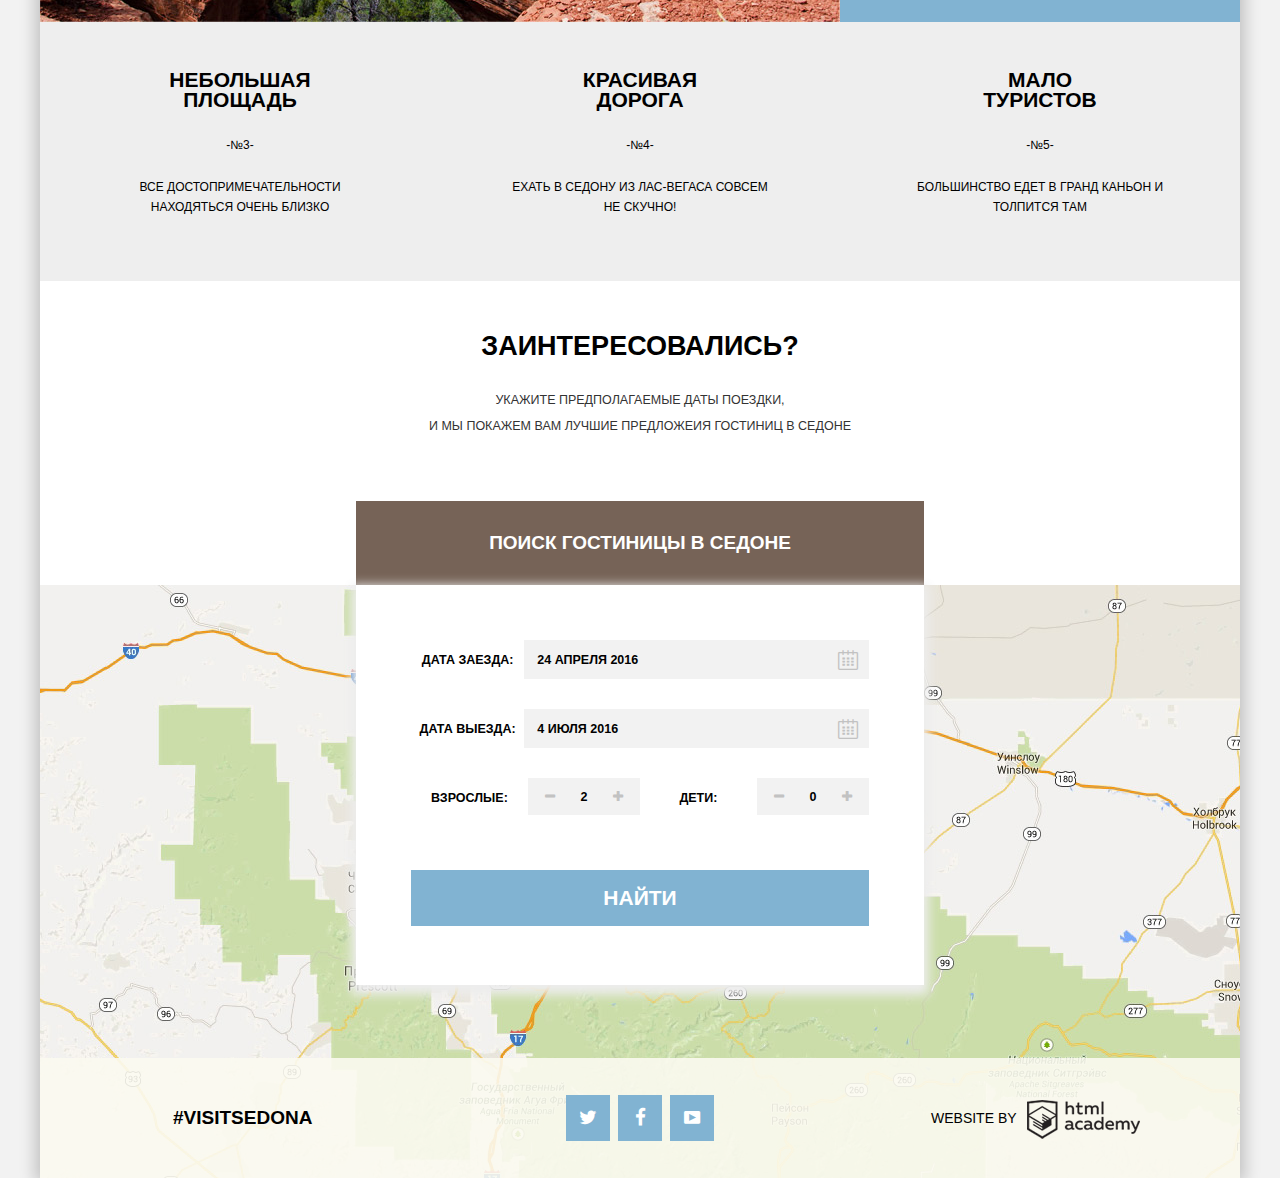
==== commit 575080e4: "третья попытка" ====
--- a/index.html
+++ b/index.html
@@ -41,7 +41,7 @@
         </div>
         <div class="feature-box clearfix">
           <div class="feature">
-            <img src="img/hause.png" width="75" height="72" alt="Седона">
+            <img src="img/house.png" width="75" height="72" alt="Седона">
             <h2>ЖИЛЬЁ</h2>
             <p>РЕКОМЕНДУЕМ ПОЖИТЬ В НАСТОЯЩЕМ<br>МОТЕЛЕ, ВСЁ КАК В КИНО!</p>
           </div>
--- a/css/style.css
+++ b/css/style.css
@@ -391,6 +391,7 @@
 	list-style: none;
 	margin: 0;
 	padding-top: 0px;
+	max-width: 700px;
 }
 
 .search-bar li{
@@ -417,13 +418,14 @@
 	border-bottom: none;
 }
 
-.search-bar li .disabled,
-.search-bar li .disabled:hover,
-.search-bar li .disabled:active{
+.search-bar .disabled,
+.search-bar .disabled:hover,
+.search-bar .disabled:active{
 	color: #81b3d2;
 	border: none;
 
 }
+
 .columns{
 	float: right;
 	margin-right: 69px;
@@ -734,16 +736,15 @@
 	text-transform:uppercase;
 }
 
-.modal-content input[type="text"]:hover{
+.label-container input[type="text"]:hover{
 	background-color: #ebebeb;
 }
 
-.modal-content input[type="text"]:focus{
+.label-container input[type="text"]:focus{
 	background-color: #ffffff;
 	border: 1px solid #e5e5e5;
 	padding-left: 12px;
 	min-height: 35px;
-	min-width: 64.7%;
 }
 
 .modal-content label{
@@ -818,7 +819,7 @@
 	float: right;
 }
 
-form .number-box:nth-child(4) label{
+label [for="children-id"]{
 	margin-right: 30px;
 	padding-left: 18%;
 }
